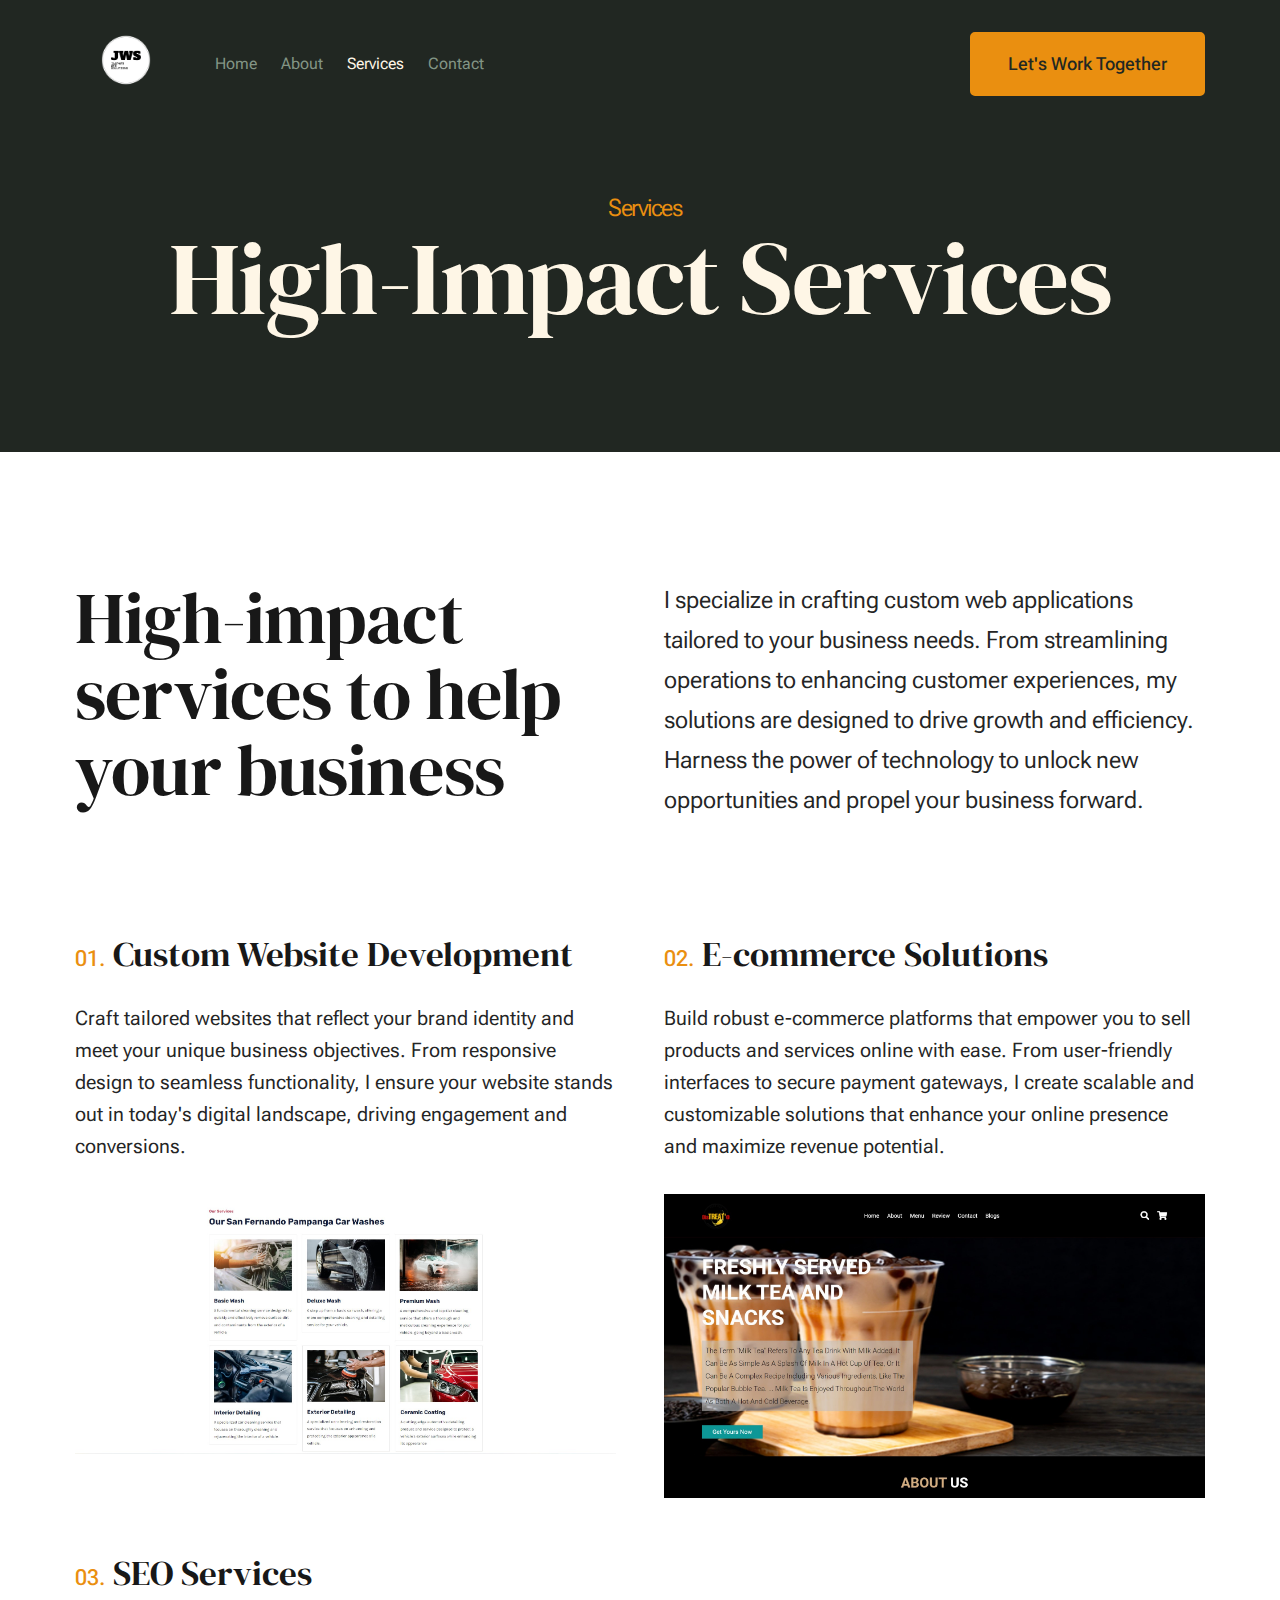
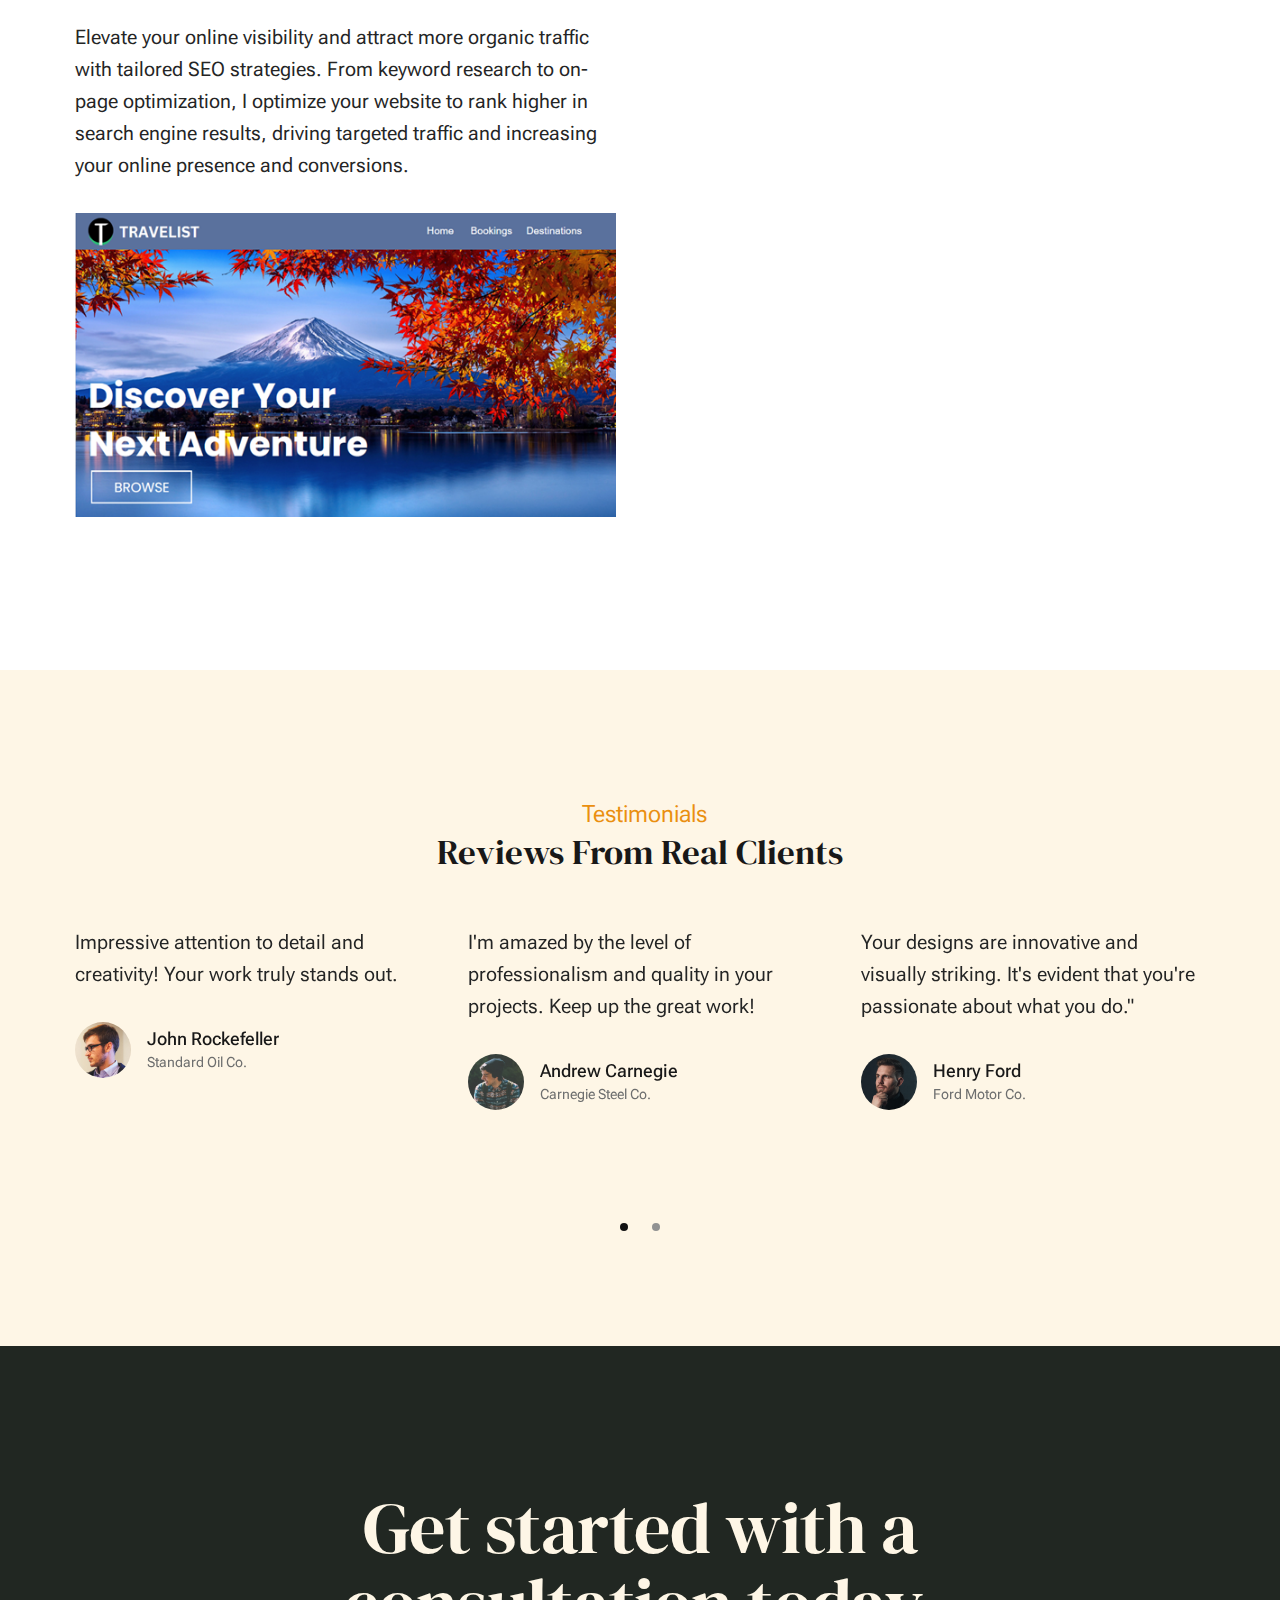
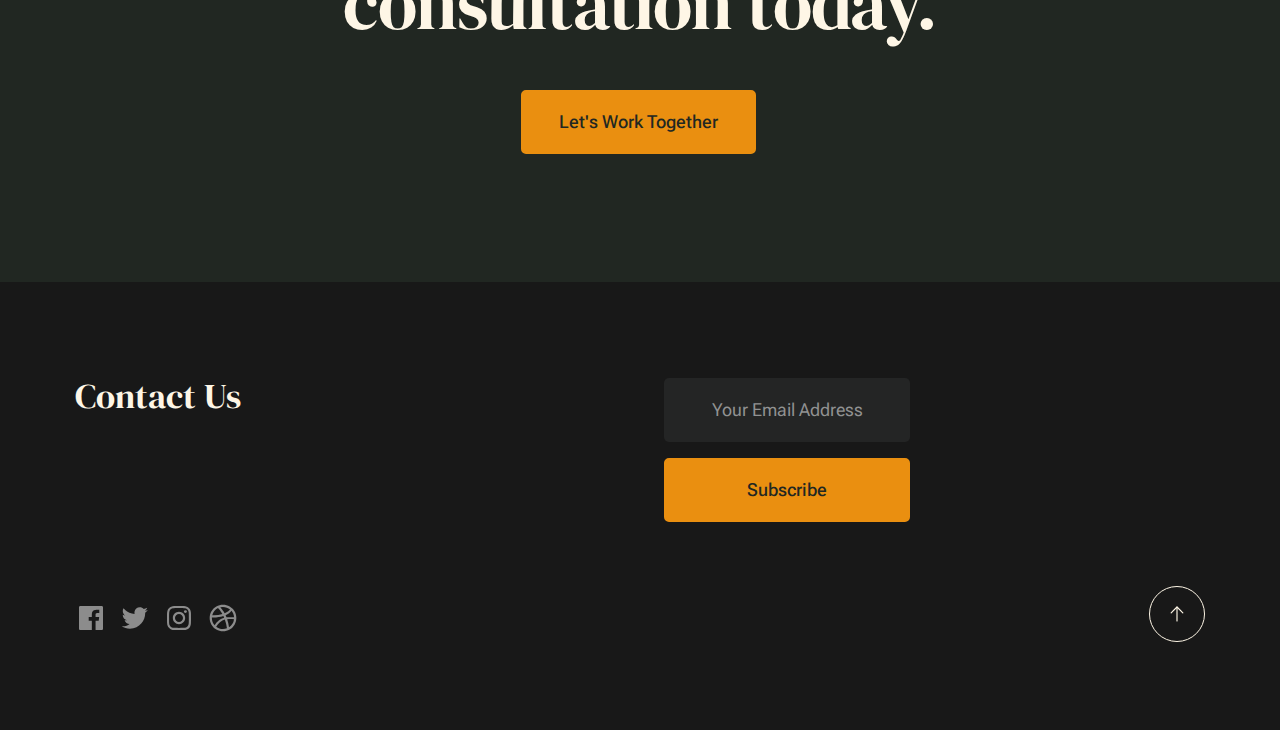
==== services.html @ 5e23d86f "Add files via upload" ====
<!DOCTYPE html>
<html lang="en" class="no-js" >
<head>

    <!--- basic page needs
    ================================================== -->
    <meta charset="utf-8">
    <meta name="viewport" content="width=device-width, initial-scale=1">
    <title>Services - JWS</title>

    <script>
        document.documentElement.classList.remove('no-js');
        document.documentElement.classList.add('js');
    </script>

    <!-- CSS
    ================================================== -->
    <link rel="stylesheet" href="css/vendor.css">
    <link rel="stylesheet" href="css/styles.css">

    <!-- favicons
    ================================================== -->
    <link rel="apple-touch-icon" sizes="180x180" href="apple-touch-icon.png">
    <link rel="icon" type="image/png" sizes="32x32" href="favicon-32x32.png">
    <link rel="icon" type="image/png" sizes="16x16" href="favicon-16x16.png">
    <link rel="manifest" href="site.webmanifest">

</head>


<body id="top">


    <!-- preloader
    ================================================== -->
    <div id="preloader">
        <div id="loader" class="dots-fade">
            <div></div>
            <div></div>
            <div></div>
        </div>
    </div>


    <!-- page wrap
    ================================================== -->
    <div id="page" class="s-pagewrap">

        <!-- # site header 
        ================================================== -->
        <header class="s-header">

            <div class="row s-header__inner width-sixteen-col">

                <div class="s-header__block">
                    <div class="s-header__logo">
                        <a class="logo" href="index.html">
                            <img src="images/logo.png" alt="Homepage">
                        </a>
                    </div>

                    <a class="s-header__menu-toggle" href="#0"><span>Menu</span></a>
                </div> <!-- end s-header__block -->

                <nav class="s-header__nav">
    
                    <ul class="s-header__menu-links">
                        <li><a href="index.html">Home</a></li>
                        <li><a href="about.html">About</a></li>
                        <li class="current"><a href="services.html">Services</a></li>
                        <li><a href="contact.html">Contact</a></li>
                    </ul> <!-- s-header__menu-links -->

                    <div class="s-header__contact">
                        <a href="contact.html" class="btn btn--primary s-header__contact-btn">Let's Work Together</a>                        
                    </div> <!-- s-header__contact -->
    
                </nav> <!-- end s-header__nav -->

            </div> <!-- end s-header__inner -->

        </header> <!-- end s-header -->

        <!-- # site main content
        ================================================== -->
        <section id="content" class="s-content">

               <section class="s-pageheader pageheader">
                    <div class="row">
                        <div class="column xl-12">
                            <h1 class="page-title">
                                <span class="page-title__small-type text-pretitle">Services</span>
                                High-Impact Services
                            </h1>
                            
                        </div>
                    </div>
               </section> <!-- pageheader -->  

               <section class="s-pagecontent pagecontent">

                    <div class="row pageintro">
                        <div class="column xl-6 lg-12">
                            <h2 class="text-display-title">High-impact services to help your business</h2>
                        </div>
                        <div class="column xl-6 lg-12 u-flexitem-x-right">
                            <p class="lead">
                                I specialize in crafting custom web applications tailored to your business needs.
                                From streamlining operations to enhancing customer experiences, my solutions are
                                designed to drive growth and efficiency. Harness the power of technology to unlock
                                new opportunities and propel your business forward.
                            </p>
                        </div>                       
                    </div>  <!-- pageintro -->       

                    <div class="row">
                        <div class="column xl-12 grid-block">             
                        
                            <div class="grid-full grid-list-items list-items show-ctr">
                                
                                <div class="grid-list-items__item list-items__item">
                                    <div class="list-items__item-header">
                                        <h3 class="list-items__item-title">Custom Website Development</h3>
                                    </div>
                                    <div class="list-items__item-text">
                                        <p>
                                            Craft tailored websites that reflect your brand identity and meet your
                                            unique business objectives. From responsive design to seamless functionality,
                                            I ensure your website stands out in today's digital landscape, driving engagement
                                            and conversions.
                                        </p>
                    
                                    </div>
                                    <div class="list-items__item-img">
                                        <img src="images/services/autoworld-1.jpg" alt="Digital Marketing">
                                    </div>
                                </div> <!-- end list-items__item -->

                                <div class="grid-list-items__item list-items__item">
                                    <div class="list-items__item-header">
                                        <h3 class="list-items__item-title">E-commerce Solutions</h3>
                                    </div>
                                    <div class="list-items__item-text">
                                        <p>
                                            Build robust e-commerce platforms that empower you to sell products and services online
                                            with ease. From user-friendly interfaces to secure payment gateways, I create scalable
                                            and customizable solutions that enhance your online presence and maximize revenue
                                            potential.
                                        </p>
                    
                                    </div>
                                    <div class="list-items__item-img">
                                        <img src="images/services/cafe-1.jpg" alt="Digital Marketing">
                                    </div>
                                </div> <!-- end list-items__item -->

                                <div class="grid-list-items__item list-items__item">
                                    <div class="list-items__item-header">
                                        <h3 class="list-items__item-title">SEO Services</h3>
                                    </div>
                                    <div class="list-items__item-text">
                                        <p>
                                            Elevate your online visibility and attract more organic traffic with tailored SEO strategies.
                                            From keyword research to on-page optimization, I optimize your website to rank higher in
                                            search engine results, driving targeted traffic and increasing your online presence and
                                            conversions.
                                        </p>
                    
                                    </div>
                                    <div class="list-items__item-img">
                                        <img src="images/services/travel-1.png" alt="Digital Marketing">
                                    </div>
                                </div> <!-- end list-items__item -->

                                
                                
                                <!-- Repeat the same structure for other services -->
                    
                            </div> <!-- grid-list-items -->
                            
                    
                        </div> <!-- end grid-block-->
                    </div> <!-- end row -->
                    

               </section> <!-- pagecontent -->

               <section class="s-testimonials">

                    <div class="s-testimonials__header row row-x-center text-center">
                        <div class="column xl-8 lg-12">
        
                            <p class="text-pretitle">
                            Testimonials
                            </p>
                            <h3>
                            Reviews From Real Clients
                            </h3>                        
        
                        </div>
                    </div> <!--end s-testimonials__header -->

                    <div class="row s-testimonials__content">
                        <div class="column xl-12 testimonials">

                            <div class="swiper-container testimonials__slider page-slider">

                                <div class="swiper-wrapper">
                                    <div class="testimonials__slide swiper-slide">
                                        <p>
                                            Impressive attention to detail and creativity! Your work truly stands out.
                                        </p>
                                        <div class="testimonials__author">
                                            <img src="images/avatars/user-01.jpg" alt="Author image" class="testimonials__avatar">
                                            <cite class="testimonials__cite">
                                                <strong>John Rockefeller</strong>
                                                <span>Standard Oil Co.</span>
                                            </cite>
                                        </div>
                                    </div>
                                    <div class="testimonials__slide swiper-slide">
                                        <p>
                                            I'm amazed by the level of professionalism and quality in your projects. Keep up the great work!
                                        </p>
                                        <div class="testimonials__author">
                                            <img src="images/avatars/user-04.jpg" alt="Author image" class="testimonials__avatar">
                                            <cite class="testimonials__cite">
                                                <strong>Andrew Carnegie</strong>
                                                <span>Carnegie Steel Co.</span>
                                            </cite>
                                        </div>
                                    </div>
                                    <div class="testimonials__slide swiper-slide">
                                        <p>
                                            Your designs are innovative and visually striking. It's evident that you're passionate about what you do."
                                        </p>
                                        <div class="testimonials__author">
                                            <img src="images/avatars/user-06.jpg" alt="Author image" class="testimonials__avatar">
                                            <cite class="testimonials__cite">
                                                <strong>Henry Ford</strong>
                                                <span>Ford Motor Co.</span>
                                            </cite>
                                        </div>
                                    </div>
                                    <div class="testimonials__slide swiper-slide">
                                        <p>
                                            I'm thoroughly impressed by the efficiency and effectiveness of your solutions. Working with you has been a pleasure!
                                        </p>
                                        <div class="testimonials__author">
                                            <img src="images/avatars/user-02.jpg" alt="Author image" class="testimonials__avatar">
                                            <cite class="testimonials__cite">
                                                <strong>John Morgan</strong>
                                                <span>JP Morgan & Co.</span>
                                            </cite>
                                        </div>
                                    </div> 
                                </div> <!-- end swiper-wrapper --> 

                                <div class="swiper-pagination"></div>

                            </div> <!--end testimonials__slider --> 

                        </div> <!-- testimonials -->
                    </div> <!--end s-testimonials__content -->

               </section> <!-- end s-testimonials -->

        </section> <!-- s-content-->

        <!-- # cta
        ================================================== -->
        <section id="cta" class="s-cta">

            <div class="row row-x-center text-center">
                <div class="column xl-8 lg-12">

                    <div class="s-cta__content">
                        <h2 class="text-display-title">
                        Get started with a consultation today.
                        </h2>
                        <a href="contact.html" class="btn btn--primary">Let's Work Together</a>
                    </div>

                </div>
            </div>

        </section> <!-- end s-cta -->


        <!-- # footer 
        ================================================== -->
        <footer class="s-footer">
            <div class="row s-footer__content">
                <div class="column xl-6 lg-6 md-12 s-footer__block s-footer__about">                    
                    <h3>Contact Us</h3>             
                </div>                
                <div class="column xl-3 lg-6 md-12 tab-12 s-footer__block s-footer__newsletter">

                    <div class="subscribe-form">
                        <form id="mc-form" class="mc-form">
                            <input type="email" name="EMAIL" id="mce-EMAIL" class="u-fullwidth text-center" placeholder="Your Email Address" title="The domain portion of the email address is invalid (the portion after the @)." pattern="^([^\x00-\x20\x22\x28\x29\x2c\x2e\x3a-\x3c\x3e\x40\x5b-\x5d\x7f-\xff]+|\x22([^\x0d\x22\x5c\x80-\xff]|\x5c[\x00-\x7f])*\x22)(\x2e([^\x00-\x20\x22\x28\x29\x2c\x2e\x3a-\x3c\x3e\x40\x5b-\x5d\x7f-\xff]+|\x22([^\x0d\x22\x5c\x80-\xff]|\x5c[\x00-\x7f])*\x22))*\x40([^\x00-\x20\x22\x28\x29\x2c\x2e\x3a-\x3c\x3e\x40\x5b-\x5d\x7f-\xff]+|\x5b([^\x0d\x5b-\x5d\x80-\xff]|\x5c[\x00-\x7f])*\x5d)(\x2e([^\x00-\x20\x22\x28\x29\x2c\x2e\x3a-\x3c\x3e\x40\x5b-\x5d\x7f-\xff]+|\x5b([^\x0d\x5b-\x5d\x80-\xff]|\x5c[\x00-\x7f])*\x5d))*(\.\w{2,})+$" required>
                            <input type="submit" name="subscribe" value="Subscribe" class="btn btn--primary btn--small u-fullwidth">
                            <!-- <div style="position: absolute; left: -5000px;" aria-hidden="true"><input type="text" name="b_cdb7b577e41181934ed6a6a44_9a91cfe7b3" tabindex="-1" value=""></div> -->
                            <div class="mc-status"></div>
                        </form>
                    </div>
                </div>
            </div>    
            
            <div class="row s-footer__bottom">
                <div class="column xl-6 lg-12">
                    <ul class="s-footer__social social-list">
                        <li>
                            <a href="#0">
                                <svg xmlns="http://www.w3.org/2000/svg" width="24" height="24" viewBox="0 0 24 24" style="fill:rgba(0, 0, 0, 1);transform:;-ms-filter:"><path d="M20,3H4C3.447,3,3,3.448,3,4v16c0,0.552,0.447,1,1,1h8.615v-6.96h-2.338v-2.725h2.338v-2c0-2.325,1.42-3.592,3.5-3.592 c0.699-0.002,1.399,0.034,2.095,0.107v2.42h-1.435c-1.128,0-1.348,0.538-1.348,1.325v1.735h2.697l-0.35,2.725h-2.348V21H20 c0.553,0,1-0.448,1-1V4C21,3.448,20.553,3,20,3z"></path></svg>
                                <span class="u-screen-reader-text">Facebook</span>
                            </a>
                        </li>
                        <li>
                            <a href="#0">
                                <svg xmlns="http://www.w3.org/2000/svg" width="24" height="24" viewBox="0 0 24 24" style="fill:rgba(0, 0, 0, 1);transform:;-ms-filter:"><path d="M19.633,7.997c0.013,0.175,0.013,0.349,0.013,0.523c0,5.325-4.053,11.461-11.46,11.461c-2.282,0-4.402-0.661-6.186-1.809 c0.324,0.037,0.636,0.05,0.973,0.05c1.883,0,3.616-0.636,5.001-1.721c-1.771-0.037-3.255-1.197-3.767-2.793 c0.249,0.037,0.499,0.062,0.761,0.062c0.361,0,0.724-0.05,1.061-0.137c-1.847-0.374-3.23-1.995-3.23-3.953v-0.05 c0.537,0.299,1.16,0.486,1.82,0.511C3.534,9.419,2.823,8.184,2.823,6.787c0-0.748,0.199-1.434,0.548-2.032 c1.983,2.443,4.964,4.04,8.306,4.215c-0.062-0.3-0.1-0.611-0.1-0.923c0-2.22,1.796-4.028,4.028-4.028 c1.16,0,2.207,0.486,2.943,1.272c0.91-0.175,1.782-0.512,2.556-0.973c-0.299,0.935-0.936,1.721-1.771,2.22 c0.811-0.088,1.597-0.312,2.319-0.624C21.104,6.712,20.419,7.423,19.633,7.997z"></path></svg>
                                <span class="u-screen-reader-text">Twitter</span>
                            </a>
                        </li>
                        <li>
                            <a href="#0">
                                <svg xmlns="http://www.w3.org/2000/svg" width="24" height="24" viewBox="0 0 24 24" style="fill:rgba(0, 0, 0, 1);transform:;-ms-filter:"><path d="M11.999,7.377c-2.554,0-4.623,2.07-4.623,4.623c0,2.554,2.069,4.624,4.623,4.624c2.552,0,4.623-2.07,4.623-4.624 C16.622,9.447,14.551,7.377,11.999,7.377L11.999,7.377z M11.999,15.004c-1.659,0-3.004-1.345-3.004-3.003 c0-1.659,1.345-3.003,3.004-3.003s3.002,1.344,3.002,3.003C15.001,13.659,13.658,15.004,11.999,15.004L11.999,15.004z"></path><circle cx="16.806" cy="7.207" r="1.078"></circle><path d="M20.533,6.111c-0.469-1.209-1.424-2.165-2.633-2.632c-0.699-0.263-1.438-0.404-2.186-0.42 c-0.963-0.042-1.268-0.054-3.71-0.054s-2.755,0-3.71,0.054C7.548,3.074,6.809,3.215,6.11,3.479C4.9,3.946,3.945,4.902,3.477,6.111 c-0.263,0.7-0.404,1.438-0.419,2.186c-0.043,0.962-0.056,1.267-0.056,3.71c0,2.442,0,2.753,0.056,3.71 c0.015,0.748,0.156,1.486,0.419,2.187c0.469,1.208,1.424,2.164,2.634,2.632c0.696,0.272,1.435,0.426,2.185,0.45 c0.963,0.042,1.268,0.055,3.71,0.055s2.755,0,3.71-0.055c0.747-0.015,1.486-0.157,2.186-0.419c1.209-0.469,2.164-1.424,2.633-2.633 c0.263-0.7,0.404-1.438,0.419-2.186c0.043-0.962,0.056-1.267,0.056-3.71s0-2.753-0.056-3.71C20.941,7.57,20.801,6.819,20.533,6.111z M19.315,15.643c-0.007,0.576-0.111,1.147-0.311,1.688c-0.305,0.787-0.926,1.409-1.712,1.711c-0.535,0.199-1.099,0.303-1.67,0.311 c-0.95,0.044-1.218,0.055-3.654,0.055c-2.438,0-2.687,0-3.655-0.055c-0.569-0.007-1.135-0.112-1.669-0.311 c-0.789-0.301-1.414-0.923-1.719-1.711c-0.196-0.534-0.302-1.099-0.311-1.669c-0.043-0.95-0.053-1.218-0.053-3.654 c0-2.437,0-2.686,0.053-3.655c0.007-0.576,0.111-1.146,0.311-1.687c0.305-0.789,0.93-1.41,1.719-1.712 c0.534-0.198,1.1-0.303,1.669-0.311c0.951-0.043,1.218-0.055,3.655-0.055c2.437,0,2.687,0,3.654,0.055 c0.571,0.007,1.135,0.112,1.67,0.311c0.786,0.303,1.407,0.925,1.712,1.712c0.196,0.534,0.302,1.099,0.311,1.669 c0.043,0.951,0.054,1.218,0.054,3.655c0,2.436,0,2.698-0.043,3.654H19.315z"></path></svg>
                                <span class="u-screen-reader-text">Instagram</span>
                            </a>
                        </li>
                        <li>
                            <a href="#0">
                                <svg xmlns="http://www.w3.org/2000/svg" width="24" height="24" viewBox="0 0 24 24" style="fill: rgba(0, 0, 0, 1);transform: ;msFilter:;"><path d="M20.66 6.98a9.932 9.932 0 0 0-3.641-3.64C15.486 2.447 13.813 2 12 2s-3.486.447-5.02 1.34c-1.533.893-2.747 2.107-3.64 3.64S2 10.187 2 12s.446 3.487 1.34 5.02a9.924 9.924 0 0 0 3.641 3.64C8.514 21.553 10.187 22 12 22s3.486-.447 5.02-1.34a9.932 9.932 0 0 0 3.641-3.64C21.554 15.487 22 13.813 22 12s-.446-3.487-1.34-5.02zM12 3.66c2 0 3.772.64 5.32 1.919-.92 1.174-2.286 2.14-4.1 2.9-1.002-1.813-2.088-3.327-3.261-4.54A7.715 7.715 0 0 1 12 3.66zM5.51 6.8a8.116 8.116 0 0 1 2.711-2.22c1.212 1.201 2.325 2.7 3.34 4.5-2 .6-4.114.9-6.341.9-.573 0-1.006-.013-1.3-.04A8.549 8.549 0 0 1 5.51 6.8zM3.66 12c0-.054.003-.12.01-.2.007-.08.01-.146.01-.2.254.014.641.02 1.161.02 2.666 0 5.146-.367 7.439-1.1.187.373.381.793.58 1.26-1.32.293-2.674 1.006-4.061 2.14S6.4 16.247 5.76 17.5c-1.4-1.587-2.1-3.42-2.1-5.5zM12 20.34c-1.894 0-3.594-.587-5.101-1.759.601-1.187 1.524-2.322 2.771-3.401 1.246-1.08 2.483-1.753 3.71-2.02a29.441 29.441 0 0 1 1.56 6.62 8.166 8.166 0 0 1-2.94.56zm7.08-3.96a8.351 8.351 0 0 1-2.58 2.621c-.24-2.08-.7-4.107-1.379-6.081.932-.066 1.765-.1 2.5-.1.799 0 1.686.034 2.659.1a8.098 8.098 0 0 1-1.2 3.46zm-1.24-5c-1.16 0-2.233.047-3.22.14a27.053 27.053 0 0 0-.68-1.62c2.066-.906 3.532-2.006 4.399-3.3 1.2 1.414 1.854 3.027 1.96 4.84-.812-.04-1.632-.06-2.459-.06z"></path></svg>
                                <span class="u-screen-reader-text">Dribbble</span>
                            </a>
                        </li>
                    </ul> <!-- end s-footer__social -->
                </div>

                <div class="ss-go-top">
                    <a class="smoothscroll" title="Back to Top" href="#top">
                        <svg xmlns="http://www.w3.org/2000/svg" viewBox="0 0 24 24" width="36" height="36" fill="none" stroke="#ffffff" stroke-width="1" stroke-linecap="round" stroke-linejoin="round">&lt;!--!  Atomicons Free 1.00 by @atisalab License - https://atomicons.com/license/ (Icons: CC BY 4.0) Copyright 2021 Atomicons --&gt;<polyline points="17 11 12 6 7 11"></polyline><line x1="12" y1="18" x2="12" y2="6"></line></svg>
                    </a>
                </div> <!-- end ss-go-top -->
            </div>
            
        </footer> <!-- end s-footer -->

    </div> <!-- end page-wrap -->

    <!-- Java Script
    ================================================== -->
    <script src="js/plugins.js"></script>
    <script src="js/main.js"></script>

</body>
</html>
---- css/vendor.css ----
/* ===================================================================
 * Monica Third-party Stylesheets
 * Template Ver. 1.0.0
 * 12-13-2022
 * -------------------------------------------------------------------
 *
 * TOC:
 * # PrismJS
 * # Swiper
 *
 * ------------------------------------------------------------------- */


/* ===================================================================
 * # PrismJS 1.20.0
 *   https://prismjs.com/download.html#themes=prism-okaidia&languages=markup+css+clike+javascript+markup-templating+php 
 *   
 *   okaidia theme for JavaScript, CSS and HTML
 *   Loosely based on Monokai textmate theme by http://www.monokai.nl/
 *   @author ocodia
 * ------------------------------------------------------------------- */
code[class*=language-],
pre[class*=language-] {
  color          : #f8f8f2;
  background     : none;
  text-shadow    : 0 1px rgba(0, 0, 0, 0.3);
  font-family    : var(--font-mono);
  font-size      : calc(var(--text-size) * 0.9444);
  text-align     : left;
  white-space    : pre;
  word-spacing   : normal;
  word-break     : normal;
  word-wrap      : normal;
  line-height    : var(--vspace-1);
  -moz-tab-size  : 4;
  -o-tab-size    : 4;
  tab-size       : 4;
  -webkit-hyphens: none;
  -ms-hyphens    : none;
  hyphens        : none;
}

/* Code blocks */
pre[class*=language-] {
  padding : var(--vspace-0_5) 0 var(--vspace-1);
  margin  : var(--vspace-1) 0;
  overflow: auto;
}

:not(pre)>code[class*=language-],
pre[class*=language-] {
  background: #272822;
}

/* Inline code */
:not(pre)>code[class*=language-] {
  padding    : 0.1em;
  white-space: normal;
}

.token.comment,
.token.prolog,
.token.doctype,
.token.cdata {
  color: slategray;
}

.token.punctuation {
  color: #f8f8f2;
}

.token.namespace {
  opacity: 0.7;
}

.token.property,
.token.tag,
.token.constant,
.token.symbol,
.token.deleted {
  color: #f92672;
}

.token.boolean,
.token.number {
  color: #ae81ff;
}

.token.selector,
.token.attr-name,
.token.string,
.token.char,
.token.builtin,
.token.inserted {
  color: #a6e22e;
}

.token.operator,
.token.entity,
.token.url,
.language-css .token.string,
.style .token.string,
.token.variable {
  color: #f8f8f2;
}

.token.atrule,
.token.attr-value,
.token.function,
.token.class-name {
  color: #e6db74;
}

.token.keyword {
  color: #66d9ef;
}

.token.regex,
.token.important {
  color: #fd971f;
}

.token.important,
.token.bold {
  font-weight: bold;
}

.token.italic {
  font-style: italic;
}

.token.entity {
  cursor: help;
}



/* ===================================================================
 * # Swiper 6.4.5
 *   Most modern mobile touch slider and framework with hardware accelerated transitions
 *   https://swiperjs.com
 *
 *   Copyright 2014-2020 Vladimir Kharlampidi
 *
 *   Released under the MIT License
 *
 *   Released on: December 18, 2020
 * ------------------------------------------------------------------- */
@font-face {
  font-family: "swiper-icons";
  src        : url("data:application/font-woff;charset=utf-8;base64, [base64]//wADZ2x5ZgAAAywAAADMAAAD2MHtryVoZWFkAAABbAAAADAAAAA2E2+eoWhoZWEAAAGcAAAAHwAAACQC9gDzaG10eAAAAigAAAAZAAAArgJkABFsb2NhAAAC0AAAAFoAAABaFQAUGG1heHAAAAG8AAAAHwAAACAAcABAbmFtZQAAA/gAAAE5AAACXvFdBwlwb3N0AAAFNAAAAGIAAACE5s74hXjaY2BkYGAAYpf5Hu/j+W2+MnAzMYDAzaX6QjD6/4//Bxj5GA8AuRwMYGkAPywL13jaY2BkYGA88P8Agx4j+/8fQDYfA1AEBWgDAIB2BOoAeNpjYGRgYNBh4GdgYgABEMnIABJzYNADCQAACWgAsQB42mNgYfzCOIGBlYGB0YcxjYGBwR1Kf2WQZGhhYGBiYGVmgAFGBiQQkOaawtDAoMBQxXjg/wEGPcYDDA4wNUA2CCgwsAAAO4EL6gAAeNpj2M0gyAACqxgGNWBkZ2D4/wMA+xkDdgAAAHjaY2BgYGaAYBkGRgYQiAHyGMF8FgYHIM3DwMHABGQrMOgyWDLEM1T9/w8UBfEMgLzE////P/5//f/V/xv+r4eaAAeMbAxwIUYmIMHEgKYAYjUcsDAwsLKxc3BycfPw8jEQA/[base64]/uznmfPFBNODM2K7MTQ45YEAZqGP81AmGGcF3iPqOop0r1SPTaTbVkfUe4HXj97wYE+yNwWYxwWu4v1ugWHgo3S1XdZEVqWM7ET0cfnLGxWfkgR42o2PvWrDMBSFj/IHLaF0zKjRgdiVMwScNRAoWUoH78Y2icB/yIY09An6AH2Bdu/UB+yxopYshQiEvnvu0dURgDt8QeC8PDw7Fpji3fEA4z/PEJ6YOB5hKh4dj3EvXhxPqH/SKUY3rJ7srZ4FZnh1PMAtPhwP6fl2PMJMPDgeQ4rY8YT6Gzao0eAEA409DuggmTnFnOcSCiEiLMgxCiTI6Cq5DZUd3Qmp10vO0LaLTd2cjN4fOumlc7lUYbSQcZFkutRG7g6JKZKy0RmdLY680CDnEJ+UMkpFFe1RN7nxdVpXrC4aTtnaurOnYercZg2YVmLN/d/gczfEimrE/fs/bOuq29Zmn8tloORaXgZgGa78yO9/cnXm2BpaGvq25Dv9S4E9+5SIc9PqupJKhYFSSl47+Qcr1mYNAAAAeNptw0cKwkAAAMDZJA8Q7OUJvkLsPfZ6zFVERPy8qHh2YER+3i/BP83vIBLLySsoKimrqKqpa2hp6+jq6RsYGhmbmJqZSy0sraxtbO3sHRydnEMU4uR6yx7JJXveP7WrDycAAAAAAAH//wACeNpjYGRgYOABYhkgZgJCZgZNBkYGLQZtIJsFLMYAAAw3ALgAeNolizEKgDAQBCchRbC2sFER0YD6qVQiBCv/H9ezGI6Z5XBAw8CBK/m5iQQVauVbXLnOrMZv2oLdKFa8Pjuru2hJzGabmOSLzNMzvutpB3N42mNgZGBg4GKQYzBhYMxJLMlj4GBgAYow/P/PAJJhLM6sSoWKfWCAAwDAjgbRAAB42mNgYGBkAIIbCZo5IPrmUn0hGA0AO8EFTQAA") format("woff");
  font-weight: 400;
  font-style : normal;
}

:root {
  --swiper-theme-color: #007aff;
}

.swiper-container {
  margin-left : auto;
  margin-right: auto;
  position    : relative;
  overflow    : hidden;
  list-style  : none;
  padding     : 0;
  /* Fix of Webkit flickering */
  z-index     : 1;
}

.swiper-container-vertical>.swiper-wrapper {
  flex-direction: column;
}

.swiper-wrapper {
  position           : relative;
  width              : 100%;
  height             : 100%;
  z-index            : 1;
  display            : flex;
  transition-property: transform;
  box-sizing         : content-box;
}

.swiper-container-android .swiper-slide,
.swiper-wrapper {
  transform: translate3d(0px, 0, 0);
}

.swiper-container-multirow>.swiper-wrapper {
  flex-wrap: wrap;
}

.swiper-container-multirow-column>.swiper-wrapper {
  flex-wrap     : wrap;
  flex-direction: column;
}

.swiper-container-free-mode>.swiper-wrapper {
  transition-timing-function: ease-out;
  margin                    : 0 auto;
}

.swiper-slide {
  flex-shrink        : 0;
  width              : 100%;
  height             : 100%;
  position           : relative;
  transition-property: transform;
}

.swiper-slide-invisible-blank {
  visibility: hidden;
}

/* Auto Height */
.swiper-container-autoheight,
.swiper-container-autoheight .swiper-slide {
  height: auto;
}

.swiper-container-autoheight .swiper-wrapper {
  align-items        : flex-start;
  transition-property: transform, height;
}

/* 3D Effects */
.swiper-container-3d {
  perspective: 1200px;
}

.swiper-container-3d .swiper-wrapper,
.swiper-container-3d .swiper-slide,
.swiper-container-3d .swiper-slide-shadow-left,
.swiper-container-3d .swiper-slide-shadow-right,
.swiper-container-3d .swiper-slide-shadow-top,
.swiper-container-3d .swiper-slide-shadow-bottom,
.swiper-container-3d .swiper-cube-shadow {
  transform-style: preserve-3d;
}

.swiper-container-3d .swiper-slide-shadow-left,
.swiper-container-3d .swiper-slide-shadow-right,
.swiper-container-3d .swiper-slide-shadow-top,
.swiper-container-3d .swiper-slide-shadow-bottom {
  position      : absolute;
  left          : 0;
  top           : 0;
  width         : 100%;
  height        : 100%;
  pointer-events: none;
  z-index       : 10;
}

.swiper-container-3d .swiper-slide-shadow-left {
  background-image: linear-gradient(to left, rgba(0, 0, 0, 0.5), rgba(0, 0, 0, 0));
}

.swiper-container-3d .swiper-slide-shadow-right {
  background-image: linear-gradient(to right, rgba(0, 0, 0, 0.5), rgba(0, 0, 0, 0));
}

.swiper-container-3d .swiper-slide-shadow-top {
  background-image: linear-gradient(to top, rgba(0, 0, 0, 0.5), rgba(0, 0, 0, 0));
}

.swiper-container-3d .swiper-slide-shadow-bottom {
  background-image: linear-gradient(to bottom, rgba(0, 0, 0, 0.5), rgba(0, 0, 0, 0));
}

/* CSS Mode */
.swiper-container-css-mode>.swiper-wrapper {
  overflow          : auto;
  scrollbar-width   : none;
  /* For Firefox */
  -ms-overflow-style: none;
  /* For Internet Explorer and Edge */
}

.swiper-container-css-mode>.swiper-wrapper::-webkit-scrollbar {
  display: none;
}

.swiper-container-css-mode>.swiper-wrapper>.swiper-slide {
  scroll-snap-align: start start;
}

.swiper-container-horizontal.swiper-container-css-mode>.swiper-wrapper {
  -ms-scroll-snap-type: x mandatory;
  scroll-snap-type    : x mandatory;
}

.swiper-container-vertical.swiper-container-css-mode>.swiper-wrapper {
  -ms-scroll-snap-type: y mandatory;
  scroll-snap-type    : y mandatory;
}

:root {
  --swiper-navigation-size   : 44px;
  /*
    --swiper-navigation-color: var(--swiper-theme-color);
    */
}

.swiper-button-prev,
.swiper-button-next {
  position       : absolute;
  top            : 50%;
  width          : calc(var(--swiper-navigation-size) / 44 * 27);
  height         : var(--swiper-navigation-size);
  margin-top     : calc(-1 * var(--swiper-navigation-size) / 2);
  z-index        : 10;
  cursor         : pointer;
  display        : flex;
  align-items    : center;
  justify-content: center;
  color          : var(--swiper-navigation-color, var(--swiper-theme-color));
}

.swiper-button-prev.swiper-button-disabled,
.swiper-button-next.swiper-button-disabled {
  opacity       : 0.35;
  cursor        : auto;
  pointer-events: none;
}

.swiper-button-prev:after,
.swiper-button-next:after {
  font-family   : swiper-icons;
  font-size     : var(--swiper-navigation-size);
  text-transform: none !important;
  letter-spacing: 0;
  text-transform: none;
  font-variant  : initial;
  line-height   : 1;
}

.swiper-button-prev,
.swiper-container-rtl .swiper-button-next {
  left : 10px;
  right: auto;
}

.swiper-button-prev:after,
.swiper-container-rtl .swiper-button-next:after {
  content: "prev";
}

.swiper-button-next,
.swiper-container-rtl .swiper-button-prev {
  right: 10px;
  left : auto;
}

.swiper-button-next:after,
.swiper-container-rtl .swiper-button-prev:after {
  content: "next";
}

.swiper-button-prev.swiper-button-white,
.swiper-button-next.swiper-button-white {
  --swiper-navigation-color: #ffffff;
}

.swiper-button-prev.swiper-button-black,
.swiper-button-next.swiper-button-black {
  --swiper-navigation-color: #000000;
}

.swiper-button-lock {
  display: none;
}

:root {
  /*
    --swiper-pagination-color: var(--swiper-theme-color);
    */
}

.swiper-pagination {
  position  : absolute;
  text-align: center;
  transition: 300ms opacity;
  transform : translate3d(0, 0, 0);
  z-index   : 10;
}

.swiper-pagination.swiper-pagination-hidden {
  opacity: 0;
}

/* Common Styles */
.swiper-pagination-fraction,
.swiper-pagination-custom,
.swiper-container-horizontal>.swiper-pagination-bullets {
  bottom: 10px;
  left  : 0;
  width : 100%;
}

/* Bullets */
.swiper-pagination-bullets-dynamic {
  overflow : hidden;
  font-size: 0;
}

.swiper-pagination-bullets-dynamic .swiper-pagination-bullet {
  transform: scale(0.33);
  position : relative;
}

.swiper-pagination-bullets-dynamic .swiper-pagination-bullet-active {
  transform: scale(1);
}

.swiper-pagination-bullets-dynamic .swiper-pagination-bullet-active-main {
  transform: scale(1);
}

.swiper-pagination-bullets-dynamic .swiper-pagination-bullet-active-prev {
  transform: scale(0.66);
}

.swiper-pagination-bullets-dynamic .swiper-pagination-bullet-active-prev-prev {
  transform: scale(0.33);
}

.swiper-pagination-bullets-dynamic .swiper-pagination-bullet-active-next {
  transform: scale(0.66);
}

.swiper-pagination-bullets-dynamic .swiper-pagination-bullet-active-next-next {
  transform: scale(0.33);
}

.swiper-pagination-bullet {
  width        : 8px;
  height       : 8px;
  display      : inline-block;
  border-radius: 100%;
  background   : #000;
  opacity      : 0.2;
}

button.swiper-pagination-bullet {
  border            : none;
  margin            : 0;
  padding           : 0;
  box-shadow        : none;
  -webkit-appearance: none;
  -moz-appearance   : none;
  appearance        : none;
}

.swiper-pagination-clickable .swiper-pagination-bullet {
  cursor: pointer;
}

.swiper-pagination-bullet-active {
  opacity   : 1;
  background: var(--swiper-pagination-color, var(--swiper-theme-color));
}

.swiper-container-vertical>.swiper-pagination-bullets {
  right    : 10px;
  top      : 50%;
  transform: translate3d(0px, -50%, 0);
}

.swiper-container-vertical>.swiper-pagination-bullets .swiper-pagination-bullet {
  margin : 6px 0;
  display: block;
}

.swiper-container-vertical>.swiper-pagination-bullets.swiper-pagination-bullets-dynamic {
  top      : 50%;
  transform: translateY(-50%);
  width    : 8px;
}

.swiper-container-vertical>.swiper-pagination-bullets.swiper-pagination-bullets-dynamic .swiper-pagination-bullet {
  display   : inline-block;
  transition: 200ms transform, 200ms top;
}

.swiper-container-horizontal>.swiper-pagination-bullets .swiper-pagination-bullet {
  margin: 0 4px;
}

.swiper-container-horizontal>.swiper-pagination-bullets.swiper-pagination-bullets-dynamic {
  left       : 50%;
  transform  : translateX(-50%);
  white-space: nowrap;
}

.swiper-container-horizontal>.swiper-pagination-bullets.swiper-pagination-bullets-dynamic .swiper-pagination-bullet {
  transition: 200ms transform, 200ms left;
}

.swiper-container-horizontal.swiper-container-rtl>.swiper-pagination-bullets-dynamic .swiper-pagination-bullet {
  transition: 200ms transform, 200ms right;
}

/* Progress */
.swiper-pagination-progressbar {
  background: rgba(0, 0, 0, 0.25);
  position  : absolute;
}

.swiper-pagination-progressbar .swiper-pagination-progressbar-fill {
  background      : var(--swiper-pagination-color, var(--swiper-theme-color));
  position        : absolute;
  left            : 0;
  top             : 0;
  width           : 100%;
  height          : 100%;
  transform       : scale(0);
  transform-origin: left top;
}

.swiper-container-rtl .swiper-pagination-progressbar .swiper-pagination-progressbar-fill {
  transform-origin: right top;
}

.swiper-container-horizontal>.swiper-pagination-progressbar,
.swiper-container-vertical>.swiper-pagination-progressbar.swiper-pagination-progressbar-opposite {
  width : 100%;
  height: 4px;
  left  : 0;
  top   : 0;
}

.swiper-container-vertical>.swiper-pagination-progressbar,
.swiper-container-horizontal>.swiper-pagination-progressbar.swiper-pagination-progressbar-opposite {
  width : 4px;
  height: 100%;
  left  : 0;
  top   : 0;
}

.swiper-pagination-white {
  --swiper-pagination-color: #ffffff;
}

.swiper-pagination-black {
  --swiper-pagination-color: #000000;
}

.swiper-pagination-lock {
  display: none;
}

/* Scrollbar */
.swiper-scrollbar {
  border-radius   : 10px;
  position        : relative;
  -ms-touch-action: none;
  background      : rgba(0, 0, 0, 0.1);
}

.swiper-container-horizontal>.swiper-scrollbar {
  position: absolute;
  left    : 1%;
  bottom  : 3px;
  z-index : 50;
  height  : 5px;
  width   : 98%;
}

.swiper-container-vertical>.swiper-scrollbar {
  position: absolute;
  right   : 3px;
  top     : 1%;
  z-index : 50;
  width   : 5px;
  height  : 98%;
}

.swiper-scrollbar-drag {
  height       : 100%;
  width        : 100%;
  position     : relative;
  background   : rgba(0, 0, 0, 0.5);
  border-radius: 10px;
  left         : 0;
  top          : 0;
}

.swiper-scrollbar-cursor-drag {
  cursor: move;
}

.swiper-scrollbar-lock {
  display: none;
}

.swiper-zoom-container {
  width          : 100%;
  height         : 100%;
  display        : flex;
  justify-content: center;
  align-items    : center;
  text-align     : center;
}

.swiper-zoom-container>img,
.swiper-zoom-container>svg,
.swiper-zoom-container>canvas {
  max-width    : 100%;
  max-height   : 100%;
  -o-object-fit: contain;
  object-fit   : contain;
}

.swiper-slide-zoomed {
  cursor: move;
}

/* Preloader */
:root {
  /*
    --swiper-preloader-color: var(--swiper-theme-color);
    */
}

.swiper-lazy-preloader {
  width            : 42px;
  height           : 42px;
  position         : absolute;
  left             : 50%;
  top              : 50%;
  margin-left      : -21px;
  margin-top       : -21px;
  z-index          : 10;
  transform-origin : 50%;
  -webkit-animation: swiper-preloader-spin 1s infinite linear;
  animation        : swiper-preloader-spin 1s infinite linear;
  box-sizing       : border-box;
  border           : 4px solid var(--swiper-preloader-color, var(--swiper-theme-color));
  border-radius    : 50%;
  border-top-color : transparent;
}

.swiper-lazy-preloader-white {
  --swiper-preloader-color: #fff;
}

.swiper-lazy-preloader-black {
  --swiper-preloader-color: #000;
}

@-webkit-keyframes swiper-preloader-spin {
  100% {
    transform: rotate(360deg);
  }
}

@keyframes swiper-preloader-spin {
  100% {
    transform: rotate(360deg);
  }
}

/* a11y */
.swiper-container .swiper-notification {
  position      : absolute;
  left          : 0;
  top           : 0;
  pointer-events: none;
  opacity       : 0;
  z-index       : -1000;
}

.swiper-container-fade.swiper-container-free-mode .swiper-slide {
  transition-timing-function: ease-out;
}

.swiper-container-fade .swiper-slide {
  pointer-events     : none;
  transition-property: opacity;
}

.swiper-container-fade .swiper-slide .swiper-slide {
  pointer-events: none;
}

.swiper-container-fade .swiper-slide-active,
.swiper-container-fade .swiper-slide-active .swiper-slide-active {
  pointer-events: auto;
}

.swiper-container-cube {
  overflow: visible;
}

.swiper-container-cube .swiper-slide {
  pointer-events             : none;
  -webkit-backface-visibility: hidden;
  backface-visibility        : hidden;
  z-index                    : 1;
  visibility                 : hidden;
  transform-origin           : 0 0;
  width                      : 100%;
  height                     : 100%;
}

.swiper-container-cube .swiper-slide .swiper-slide {
  pointer-events: none;
}

.swiper-container-cube.swiper-container-rtl .swiper-slide {
  transform-origin: 100% 0;
}

.swiper-container-cube .swiper-slide-active,
.swiper-container-cube .swiper-slide-active .swiper-slide-active {
  pointer-events: auto;
}

.swiper-container-cube .swiper-slide-active,
.swiper-container-cube .swiper-slide-next,
.swiper-container-cube .swiper-slide-prev,
.swiper-container-cube .swiper-slide-next+.swiper-slide {
  pointer-events: auto;
  visibility    : visible;
}

.swiper-container-cube .swiper-slide-shadow-top,
.swiper-container-cube .swiper-slide-shadow-bottom,
.swiper-container-cube .swiper-slide-shadow-left,
.swiper-container-cube .swiper-slide-shadow-right {
  z-index                    : 0;
  -webkit-backface-visibility: hidden;
  backface-visibility        : hidden;
}

.swiper-container-cube .swiper-cube-shadow {
  position  : absolute;
  left      : 0;
  bottom    : 0px;
  width     : 100%;
  height    : 100%;
  background: #000;
  opacity   : 0.6;
  filter    : blur(50px);
  z-index   : 0;
}

.swiper-container-flip {
  overflow: visible;
}

.swiper-container-flip .swiper-slide {
  pointer-events             : none;
  -webkit-backface-visibility: hidden;
  backface-visibility        : hidden;
  z-index                    : 1;
}

.swiper-container-flip .swiper-slide .swiper-slide {
  pointer-events: none;
}

.swiper-container-flip .swiper-slide-active,
.swiper-container-flip .swiper-slide-active .swiper-slide-active {
  pointer-events: auto;
}

.swiper-container-flip .swiper-slide-shadow-top,
.swiper-container-flip .swiper-slide-shadow-bottom,
.swiper-container-flip .swiper-slide-shadow-left,
.swiper-container-flip .swiper-slide-shadow-right {
  z-index                    : 0;
  -webkit-backface-visibility: hidden;
  backface-visibility        : hidden;
}
---- css/styles.css ----
@charset "UTF-8";
/* =================================================================== 
 * Monica Main Stylesheet
 * Template Ver. 1.0.0
 * 12-13-2022
 * ------------------------------------------------------------------
 *
 * TOC:
 * # SETTINGS
 *		## fonts
 *    	## colors
 *	  	## spacing and typescale
 *		## grid variables
 * # CSS RESET
 * # GRID
 *		## extra large devices
 *		## large devices
 *		## medium devices 
 *		## tablet devices
 *		## mobile devices
 *		## small mobile devices
 *		## additional column stackpoints 
 * # BASE SETUP
 * # UTILITY CLASSES
 * # TYPOGRAPHY 
 *		## additional typography & helper classes
 *		## lists
 *		## media 
 *		## spacing
 * # PRELOADER
 *		## page loaded
 * # FORM 
 *		## style placeholder text
 *		## change autocomplete styles in Chrome
 * # BUTTONS
 * # TABLE
 * # COMPONENTS
 *		## pagination 
 *		## alert box 
 *		## skillbars
 *		## stats tabs
 * # PROJECT-WIDE SHARED STYLES
 *		## list items
 *		## social list
 *		## blog card
 *		## testimonials
 *		## swiper overrides
 * # GRID-BASED LAYOUTS
 *		## grid block
 *		## list grid
 * # PAGE WRAP
 * # SITE HEADER
 *		## logo
 *		## main navigation
 *		## mobile menu toggle
 * # PAGEHEADER & PAGECONTENT
 * # INTRO
 *		## intro content
 *		## intro scroll down
 *		## intro transitions
 * # ABOUT
 * # EXPERTISE
 * # CLIENTS
 *		## clients list
 * # CTA
 * # JOURNAL
 * # FOOTER
 *		## newsletter
 *		## copyright
 *		## go top
 * # BLOG STYLES 
 * # PAGE STYLES 
 *		## services page
 *		## contact page
 *
 * ------------------------------------------------------------------ */


/* ===================================================================
 * # SETTINGS
 *
 *
 * ------------------------------------------------------------------- */

/* ------------------------------------------------------------------- 
 * ## fonts 
 * ------------------------------------------------------------------- */
@import url("https://fonts.googleapis.com/css2?family=DM+Serif+Display&family=Roboto+Flex:opsz,wght@8..144,300;8..144,400;8..144,500;8..144,600&display=swap");

:root {
	--font-1: "Roboto Flex", sans-serif;
	--font-2: "DM Serif Display", Serif;

  /* monospace
   */
	--font-mono: Consolas, "Andale Mono", Courier, "Courier New", monospace;
}

/* ------------------------------------------------------------------- 
 * ## colors
 * ------------------------------------------------------------------- */
:root {
  /* color-1(#EA9010)
   * color-2(#343D35)
   * color-3(#FEF5E4)
   */
	--color-1: hsla(35, 87%, 49%, 1);
	--color-2: hsla(127, 8%, 22%, 1);
	--color-3: hsla(39, 93%, 95%, 1);

  /* theme color variations
   */
	--color-1-lightest             : hsla(35, 87%, 96%, 1);
	--color-1-lighter              : hsla(35, 87%, 69%, 1);
	--color-1-light                : hsla(35, 87%, 59%, 1);
	--color-1-dark                 : hsla(35, 87%, 39%, 1);
	--color-1-darker               : hsla(35, 87%, 29%, 1);
	--color-1-darkest              : hsla(35, 87%, 10%, 1);

	--color-2-lightest             : hsla(127, 8%, 55%, 1);
	--color-2-lighter              : hsla(127, 8%, 42%, 1);
	--color-2-light                : hsla(127, 8%, 32%, 1);
	--color-2-dark                 : hsla(127, 8%, 14%, 1);
	--color-2-darker               : hsla(127, 8%, 2%, 1);
	
	--color-3-light                : hsla(39, 93%, 100%, 1);
	--color-3-dark                 : hsla(39, 93%, 85%, 1);
	--color-3-darker               : hsla(39, 93%, 75%, 1);

  /* feedback colors
   * color-error(#ffd1d2), color-success(#c8e675), 
   * color-info(#d7ecfb), color-notice(#fff099)
   */
	--color-error                  : hsla(359, 100%, 91%, 1);
	--color-success                : hsla(76, 69%, 68%, 1);
	--color-info                   : hsla(205, 82%, 91%, 1);
	--color-notice                 : hsla(51, 100%, 80%, 1);
	--color-error-content          : hsla(359, 50%, 50%, 1);
	--color-success-content        : hsla(76, 29%, 28%, 1);
	--color-info-content           : hsla(205, 32%, 31%, 1);
	--color-notice-content         : hsla(51, 30%, 30%, 1);

  /* shades 
   * generated using 
   * Tint & Shade Generator 
   * (https                     ://maketintsandshades.com/)
   */
	--color-black                  : #000000;
	--color-gray-19                : #121212;
	--color-gray-18                : #242525;
	--color-gray-17                : #363737;
	--color-gray-16                : #484949;
	--color-gray-15                : #5b5c5c;
	--color-gray-14                : #6d6e6e;
	--color-gray-13                : #7f8080;
	--color-gray-12                : #919292;
	--color-gray-11                : #a3a5a5;
	--color-gray-10                : #b5b7b7;
	--color-gray-9                 : #bcbebe;
	--color-gray-8                 : #c4c5c5;
	--color-gray-7                 : #cbcdcd;
	--color-gray-6                 : #d3d4d4;
	--color-gray-5                 : #dadbdb;
	--color-gray-4                 : #e1e2e2;
	--color-gray-3                 : #e9e9e9;
	--color-gray-2                 : #f0f1f1;
	--color-gray-1                 : #f8f8f8;
	--color-white                  : #ffffff;

  /* text
   */
	--color-text                   : var(--color-gray-18);
	--color-text-dark              : #181818;
	--color-text-light             : var(--color-gray-14);
	--color-placeholder            : var(--color-gray-12);

  /* link
   */
	--color-link                   : var(--color-1);
	--color-link-hover             : var(--color-2-lighter);
	--color-link-active            : var(--color-2-lighter);

  /* buttons
   */
	--color-btn                    : var(--color-gray-4);
	--color-btn-text               : var(--color-text);
	--color-btn-hover              : var(--color-gray-5);
	--color-btn-hover-text         : var(--color-text);
	--color-btn-primary            : var(--color-1);
	--color-btn-primary-text       : var(--color-2-dark);
	--color-btn-primary-hover      : var(--color-1-light);
	--color-btn-primary-hover-text : var(--color-2-dark);
	--color-btn-stroke             : var(--color-text-dark);
	--color-btn-stroke-text        : var(--color-text-dark);
	--color-btn-stroke-hover       : var(--color-text-dark);
	--color-btn-stroke-hover-text  : var(--color-white);

  /* preloader
   */
	--color-preloader-bg           : var(--color-2-dark);
	--color-loader                 : var(--color-white);
	--color-loader-light           : var(--color-2-light);

  /* others
   */
	--color-body                   : white;
	--color-border                 : rgba(0, 0, 0, .1);
	--border-radius                : 5px;
}

/* ------------------------------------------------------------------- 
 * ## spacing and typescale
 * ------------------------------------------------------------------- */
:root {
  /* spacing
   * base font size: 20px 
   * vertical space unit : 32px
   */
	--base-size        : 62.5%;
	--multiplier       : 1;
	--base-font-size   : calc(2rem * var(--multiplier));
	--space            : calc(3.2rem * var(--multiplier));

  /* vertical spacing 
   */
	--vspace-0_125     : calc(0.125 * var(--space));
	--vspace-0_25      : calc(0.25 * var(--space));
	--vspace-0_375     : calc(0.375 * var(--space));
	--vspace-0_5       : calc(0.5 * var(--space));
	--vspace-0_625     : calc(0.625 * var(--space));
	--vspace-0_75      : calc(0.75 * var(--space));
	--vspace-0_875     : calc(0.875 * var(--space));
	--vspace-1         : calc(var(--space));
	--vspace-1_25      : calc(1.25 * var(--space));
	--vspace-1_5       : calc(1.5 * var(--space));
	--vspace-1_75      : calc(1.75 * var(--space));
	--vspace-2         : calc(2 * var(--space));
	--vspace-2_5       : calc(2.5 * var(--space));
	--vspace-3         : calc(3 * var(--space));
	--vspace-3_5       : calc(3.5 * var(--space));
	--vspace-4         : calc(4 * var(--space));
	--vspace-4_5       : calc(4.5 * var(--space));
	--vspace-5         : calc(5 * var(--space));
	--vspace-5_5       : calc(5.5 * var(--space));
	--vspace-6         : calc(6 * var(--space));
	--vspace-6_5       : calc(6.5 * var(--space));
	--vspace-7         : calc(7 * var(--space));
	--vspace-7_5       : calc(7.5 * var(--space));
	--vspace-8         : calc(8 * var(--space));
	--vspace-8_5       : calc(8.5 * var(--space));
	--vspace-9         : calc(9 * var(--space));
	--vspace-9_5       : calc(9.5 * var(--space));
	--vspace-10        : calc(10 * var(--space));

  /* type scale
   * ratio 1        :2 | base: 20px
   * -------------------------------------------------------
   *
   * --text-huge-3    = (148.60px)
   * --text-huge-2    = (123.83px)
   * --text-huge-1    = (103.20px)
   * --text-display-3 = (86.00px)
   * --text-display-2 = (71.66px)
   * --text-display-1 = (59.72px)
   * --text-xxxl      = (49.77px)
   * --text-xxl       = (41.47px)
   * --text-xl        = (34.56px)
   * --text-lg        = (28.80px)
   * --text-md        = (24.00px)
   * --text-size      = (20.00px) BASE
   * --text-sm        = (16.67px)
   * --text-xs        = (13.89px)
   *
   * ---------------------------------------------------------
   */
	--text-scale-ratio : 1.2;
	--text-size        : var(--base-font-size);
	--text-xs          : calc((var(--text-size) / var(--text-scale-ratio)) / var(--text-scale-ratio));
	--text-sm          : calc(var(--text-xs) * var(--text-scale-ratio));
	--text-md          : calc(var(--text-sm) * var(--text-scale-ratio) * var(--text-scale-ratio));
	--text-lg          : calc(var(--text-md) * var(--text-scale-ratio));
	--text-xl          : calc(var(--text-lg) * var(--text-scale-ratio));
	--text-xxl         : calc(var(--text-xl) * var(--text-scale-ratio));
	--text-xxxl        : calc(var(--text-xxl) * var(--text-scale-ratio));
	--text-display-1   : calc(var(--text-xxxl) * var(--text-scale-ratio));
	--text-display-2   : calc(var(--text-display-1) * var(--text-scale-ratio));
	--text-display-3   : calc(var(--text-display-2) * var(--text-scale-ratio));
	--text-huge-1      : calc(var(--text-display-3) * var(--text-scale-ratio));
	--text-huge-2      : calc(var(--text-huge-1) * var(--text-scale-ratio));
	--text-huge-3      : calc(var(--text-huge-2) * var(--text-scale-ratio));

  /* default button height
   */
	--vspace-btn       : var(--vspace-2);
}

/* on mobile devices below 600px, change the value of '--multiplier' 
 * to adjust the values of base font size and vertical space unit.
 */
@media screen and (max-width: 600px) {
	:root {
		--multiplier: .9375;
	}
}

/* ------------------------------------------------------------------- 
 * ## grid variables
 * ------------------------------------------------------------------- */
:root {
  
  /* widths for rows and containers
   */
	--width-sixteen-cols: 1760px;
	--width-default     : 1320px;
	--width-wide        : 1600px;
	--width-wider       : 1800px;
	--width-narrow      : 1200px;
	--width-narrower    : 1000px;
	--width-narrowest   : 800px;
	--width-full        : 100%;
	--width-grid-max    : var(--width-default);

  /* gutter
   */
	--gutter            : 2.4rem;
}

/* on large screen devices
 */
@media screen and (max-width: 1000px) {
	:root {
		--gutter: 2.2rem;
	}
}

/* on small devices
 */
@media screen and (max-width: 600px) {
	:root {
		--gutter: 1rem;
	}
}



/* ====================================================================
 * # CSS RESET
 *
 *
 * --------------------------------------------------------------------
 * http://meyerweb.com/eric/tools/css/reset/ 
 * v2.0 | 20110126
 * License: none (public domain)
 * -------------------------------------------------------------------- */


 
.main-dp{
  display: block;
  margin-left: auto;
  margin-right: auto;
  width: 40%;
}

html,
body,
div,
span,
applet,
object,
iframe,
h1,
h2,
h3,
h4,
h5,
h6,
p,
blockquote,
pre,
a,
abbr,
acronym,
address,
big,
cite,
code,
del,
dfn,
em,
img,
ins,
kbd,
q,
s,
samp,
small,
strike,
strong,
sub,
sup,
tt,
var,
b,
u,
i,
center,
dl,
dt,
dd,
ol,
ul,
li,
fieldset,
form,
label,
legend,
table,
caption,
tbody,
tfoot,
thead,
tr,
th,
td,
article,
aside,
canvas,
details,
embed,
figure,
figcaption,
footer,
header,
hgroup,
menu,
nav,
output,
ruby,
section,
summary,
time,
mark,
audio,
video {
	margin        : 0;
	padding       : 0;
	border        : 0;
	font-size     : 100%;
	font          : inherit;
	vertical-align: baseline;
}

/* HTML5 display-role reset for older browsers */
article,
aside,
details,
figcaption,
figure,
footer,
header,
hgroup,
menu,
nav,
section {
	display: block;
}

body {
	line-height: 1;
}

ol,
ul {
	list-style: none;
}

blockquote,
q {
	quotes: none;
}

blockquote:before,
blockquote:after,
q:before,
q:after {
	content: "";
	content: none;
}

table {
	border-collapse: collapse;
	border-spacing : 0;
}


/* ===================================================================
 * # GRID v5.0.0
 *
 *
 * -------------------------------------------------------------------
 * - Grid system based on the flex display property.
 *
 * - Grid breakpoints are based on MAXIMUM WIDTH media queries, 
 *   meaning they apply to that one breakpoint and ALL THOSE BELOW IT.
 *
 * - Grid columns without a specified width will automatically layout 
 *   as equal width columns.
 *
 * - On viewports 400px and below, all grid columns will stacked 
 *   vertically
 *
 * ------------------------------------------------------------------- */

/* row 
 */
.row {
	display  : flex;
	flex-flow: row wrap;
	width    : min(92%, var(--width-grid-max));
	margin   : 0 auto;
}

.row .row {
	width       : auto;
	margin-left : calc(var(--gutter) * -1);
	margin-right: calc(var(--gutter) * -1);
}

/* column
 */
.column {
	flex   : 1;
	padding: 0 var(--gutter);
}

.collapse>.column,
.column.collapse {
	padding: 0;
}

/* row utility classes
 */
.row.row-wrap {
	flex-wrap: wrap;
}

.row.row-nowrap {
	flex-wrap: nowrap;
}

.row.row-y-top {
	align-items: flex-start;
}

.row.row-y-bottom {
	align-items: flex-end;
}

.row.row-y-center {
	align-items: center;
}

.row.row-stretch {
	align-items: stretch;
}

.row.row-baseline {
	align-items: baseline;
}

.row.row-x-left {
	justify-content: flex-start;
}

.row.row-x-right {
	justify-content: flex-end;
}

.row.row-x-center {
	justify-content: center;
}

.row.row-center {
	align-items    : center;
	justify-content: center;
}

/* ------------------------- -------------------------------------------
 * ## extra large devices (1201px and above)
 * -------------------------------------------------------------------- */
.xl-1 {
	flex : none;
	width: 8.3333333333%;
}

.xl-2 {
	flex : none;
	width: 16.6666666667%;
}

.xl-3 {
	flex : none;
	width: 25%;
}

.xl-4 {
	flex : none;
	width: 33.3333333333%;
}

.xl-5 {
	flex : none;
	width: 41.6666666667%;
}

.xl-6 {
	flex : none;
	width: 50%;
}

.xl-7 {
	flex : none;
	width: 58.3333333333%;
}

.xl-8 {
	flex : none;
	width: 66.6666666667%;
}

.xl-9 {
	flex : none;
	width: 75%;
}

.xl-10 {
	flex : none;
	width: 83.3333333333%;
}

.xl-11 {
	flex : none;
	width: 91.6666666667%;
}

.xl-12 {
	flex : none;
	width: 100%;
}

/* --------------------------------------------------------------------
 * ## large devices (1001px to 1200px)
 * -------------------------------------------------------------------- */
@media screen and (max-width: 1200px) {
	.lg-1 {
		flex : none;
		width: 8.3333333333%;
	}

	.lg-2 {
		flex : none;
		width: 16.6666666667%;
	}

	.lg-3 {
		flex : none;
		width: 25%;
	}

	.lg-4 {
		flex : none;
		width: 33.3333333333%;
	}

	.lg-5 {
		flex : none;
		width: 41.6666666667%;
	}

	.lg-6 {
		flex : none;
		width: 50%;
	}

	.lg-7 {
		flex : none;
		width: 58.3333333333%;
	}

	.lg-8 {
		flex : none;
		width: 66.6666666667%;
	}

	.lg-9 {
		flex : none;
		width: 75%;
	}

	.lg-10 {
		flex : none;
		width: 83.3333333333%;
	}

	.lg-11 {
		flex : none;
		width: 91.6666666667%;
	}

	.lg-12 {
		flex : none;
		width: 100%;
	}
}

/* --------------------------------------------------------------------
 * ## medium devices (801px to 1000px)
 * -------------------------------------------------------------------- */
@media screen and (max-width: 1000px) {
	.md-1 {
		flex : none;
		width: 8.3333333333%;
	}

	.md-2 {
		flex : none;
		width: 16.6666666667%;
	}

	.md-3 {
		flex : none;
		width: 25%;
	}

	.md-4 {
		flex : none;
		width: 33.3333333333%;
	}

	.md-5 {
		flex : none;
		width: 41.6666666667%;
	}

	.md-6 {
		flex : none;
		width: 50%;
	}

	.md-7 {
		flex : none;
		width: 58.3333333333%;
	}

	.md-8 {
		flex : none;
		width: 66.6666666667%;
	}

	.md-9 {
		flex : none;
		width: 75%;
	}

	.md-10 {
		flex : none;
		width: 83.3333333333%;
	}

	.md-11 {
		flex : none;
		width: 91.6666666667%;
	}

	.md-12 {
		flex : none;
		width: 100%;
	}
}

/* --------------------------------------------------------------------
 * ## tablet devices (601px to 800px)  
 * -------------------------------------------------------------------- */
@media screen and (max-width: 800px) {
	.tab-1 {
		flex : none;
		width: 8.3333333333%;
	}

	.tab-2 {
		flex : none;
		width: 16.6666666667%;
	}

	.tab-3 {
		flex : none;
		width: 25%;
	}

	.tab-4 {
		flex : none;
		width: 33.3333333333%;
	}

	.tab-5 {
		flex : none;
		width: 41.6666666667%;
	}

	.tab-6 {
		flex : none;
		width: 50%;
	}

	.tab-7 {
		flex : none;
		width: 58.3333333333%;
	}

	.tab-8 {
		flex : none;
		width: 66.6666666667%;
	}

	.tab-9 {
		flex : none;
		width: 75%;
	}

	.tab-10 {
		flex : none;
		width: 83.3333333333%;
	}

	.tab-11 {
		flex : none;
		width: 91.6666666667%;
	}

	.tab-12 {
		flex : none;
		width: 100%;
	}
}

/* --------------------------------------------------------------------
 * ## mobile devices (401px to 600px)  
 * -------------------------------------------------------------------- */
@media screen and (max-width: 600px) {
	.row {
		width        : 100%;
		padding-left : 6vw;
		padding-right: 6vw;
	}

	.row .row {
		padding-left : 0;
		padding-right: 0;
	}

	.mob-1 {
		flex : none;
		width: 8.3333333333%;
	}

	.mob-2 {
		flex : none;
		width: 16.6666666667%;
	}

	.mob-3 {
		flex : none;
		width: 25%;
	}

	.mob-4 {
		flex : none;
		width: 33.3333333333%;
	}

	.mob-5 {
		flex : none;
		width: 41.6666666667%;
	}

	.mob-6 {
		flex : none;
		width: 50%;
	}

	.mob-7 {
		flex : none;
		width: 58.3333333333%;
	}

	.mob-8 {
		flex : none;
		width: 66.6666666667%;
	}

	.mob-9 {
		flex : none;
		width: 75%;
	}

	.mob-10 {
		flex : none;
		width: 83.3333333333%;
	}

	.mob-11 {
		flex : none;
		width: 91.6666666667%;
	}

	.mob-12 {
		flex : none;
		width: 100%;
	}
}

/* --------------------------------------------------------------------
 * ## small mobile devices (up to 400px)
 * -------------------------------------------------------------------- */

/* stack columns vertically
 */
@media screen and (max-width: 400px) {
	.row .row {
		margin-left : 0;
		margin-right: 0;
	}

	.column {
		flex        : none;
		width       : 100%;
		margin-left : 0;
		margin-right: 0;
		padding     : 0;
	}
}

/* --------------------------------------------------------------------
 * ## additional column stackpoints 
 * -------------------------------------------------------------------- */
@media screen and (max-width: 900px) {
	.stack-on-900 {
		flex        : none;
		width       : 100%;
		margin-left : 0;
		margin-right: 0;
	}
}

@media screen and (max-width: 700px) {
	.stack-on-700 {
		flex        : none;
		width       : 100%;
		margin-left : 0;
		margin-right: 0;
	}
}

@media screen and (max-width: 550px) {
	.stack-on-550 {
		flex        : none;
		width       : 100%;
		margin-left : 0;
		margin-right: 0;
	}
}


/* ===================================================================
 * # BASE SETUP
 *
 *
 * ------------------------------------------------------------------- */
html {
	font-size : var(--base-size);
	box-sizing: border-box;
}

*,
*::before,
*::after {
	box-sizing: inherit;
}

html,
body {
	height: 100%;
}

body {
	background-color          : var(--color-body);
	-webkit-overflow-scrolling: touch;
	-webkit-text-size-adjust  : 100%;
	-webkit-font-smoothing    : antialiased;
	-moz-osx-font-smoothing   : grayscale;
}

p {
	font-size     : inherit;
	text-rendering: optimizeLegibility;
}

a {
	text-decoration: none;
}

svg,
img,
video {
	max-width: 100%;
	height   : auto;
}

pre {
	overflow: auto;
}

div,
dl,
dt,
dd,
ul,
ol,
li,
h1,
h2,
h3,
h4,
h5,
h6,
pre,
form,
p,
blockquote,
th,
td {
	margin : 0;
	padding: 0;
}

input[type=email],
input[type=number],
input[type=search],
input[type=text],
input[type=tel],
input[type=url],
input[type=password],
textarea {
	-webkit-appearance: none;
	-moz-appearance   : none;
	appearance        : none;
}


/* ===================================================================
 * # UTILITY CLASSES
 *
 *
 * ------------------------------------------------------------------- */

/* flex item alignment classes
 */
.u-flexitem-center {
	margin    : auto;
	align-self: center;
}

.u-flexitem-left {
	margin-right: auto;
	align-self  : center;
}

.u-flexitem-right {
	margin-left: auto;
	align-self : center;
}

.u-flexitem-x-center {
	margin-right: auto;
	margin-left : auto;
}

.u-flexitem-x-left {
	margin-right: auto;
}

.u-flexitem-x-right {
	margin-left: auto;
}

.u-flexitem-y-center {
	align-self: center;
}

.u-flexitem-y-top {
	align-self: flex-start;
}

.u-flexitem-y-bottom {
	align-self: flex-end;
}

/* misc helper classes
 */
.u-screen-reader-text {
	clip             : rect(1px, 1px, 1px, 1px);
	-webkit-clip-path: inset(50%);
	clip-path        : inset(50%);
	height           : 1px;
	width            : 1px;
	margin           : -1px;
	overflow         : hidden;
	padding          : 0;
	border           : 0;
	position         : absolute;
	word-wrap        : normal !important;
}

.u-clearfix:after {
	content: "";
	display: table;
	clear  : both;
}

.u-flex-center {
	align-items    : center;
	justify-content: center;
}

.u-hidden {
	display: none;
}

.u-invisible {
	visibility: hidden;
}

.u-antialiased {
	-webkit-font-smoothing : antialiased;
	-moz-osx-font-smoothing: grayscale;
}

.u-overflow-hidden {
	overflow: hidden;
}

.u-remove-top {
	margin-top: 0;
}

.u-remove-bottom {
	margin-bottom: 0;
}

.u-add-half-bottom {
	margin-bottom: var(--vspace-0_5);
}

.u-add-bottom {
	margin-bottom: var(--vspace-1);
}

.u-no-border {
	border: none;
}

.u-fullwidth {
	width: 100%;
}

.u-pull-left {
	float: left;
}

.u-pull-right {
	float: right;
}


/* ===================================================================
 * # TYPOGRAPHY 
 *
 *
 * ------------------------------------------------------------------- 
 * type scale - ratio 1:2 | base: 20px
 * -------------------------------------------------------------------
 *
 * --text-huge-3    = (148.60px)
 * --text-huge-2    = (123.83px)
 * --text-huge-1    = (103.20px)
 * --text-display-3 = (86.00px)
 * --text-display-2 = (71.66px)
 * --text-display-1 = (59.72px)
 * --text-xxxl      = (49.77px)
 * --text-xxl       = (41.47px)
 * --text-xl        = (34.56px)
 * --text-lg        = (28.80px)
 * --text-md        = (24.00px)
 * --text-size      = (20.00px) BASE
 * --text-sm        = (16.67px)
 * --text-xs        = (13.89px)
 *
 * -------------------------------------------------------------------- */

/* --------------------------------------------------------------------
 * ## base type styles
 * -------------------------------------------------------------------- */
body {
	font-family: var(--font-1);
	font-size  : var(--base-font-size);
	font-weight: 400;
	line-height: var(--vspace-1);
	color      : var(--color-text);
}

/* links
 */
a {
	color     : var(--color-link);
	transition: all 0.3s ease-in-out;
}

a:focus,
a:hover,
a:active {
	color: var(--color-link-hover);
}

a:hover,
a:active {
	outline: 0;
}

/* headings
 */
h1,
h2,
h3,
h4,
h5,
h6,
.h1,
.h2,
.h3,
.h4,
.h5,
.h6 {
	font-family           : var(--font-2);
	font-weight           : 400;
	color                 : var(--color-text-dark);
	font-variant-ligatures: common-ligatures;
	text-rendering        : optimizeLegibility;
}

h1,
.h1 {
	margin-top   : var(--vspace-2_5);
	margin-bottom: var(--vspace-0_75);
}

h2,
.h2,
h3,
.h3,
h4,
.h4 {
	margin-top   : var(--vspace-2);
	margin-bottom: var(--vspace-0_75);
}

h5,
.h5,
h6,
.h6 {
	margin-top   : var(--vspace-1_75);
	margin-bottom: var(--vspace-0_5);
}

h1,
.h1 {
	font-size     : var(--text-display-2);
	line-height   : calc(2.25 * var(--space));
	letter-spacing: -0.015em;
}

@media screen and (max-width: 500px) {

	h1,
	.h1 {
		font-size  : var(--text-xxxl);
		line-height: calc(1.625 * var(--space));
	}
}

h2,
.h2 {
	font-size     : var(--text-xxl);
	line-height   : calc(1.375 * var(--space));
	letter-spacing: -0.012em;
}

h3,
.h3 {
	font-size  : var(--text-xl);
	line-height: calc(1.125 * var(--space));
}

h4,
.h4 {
	font-size  : var(--text-lg);
	line-height: var(--vspace-1);
}

h5,
.h5 {
	font-size  : var(--text-md);
	line-height: var(--vspace-0_875);
}

h6,
.h6 {
	font-family   : var(--font-1);
	font-weight   : 600;
	font-size     : var(--text-sm);
	line-height   : var(--vspace-0_75);
	text-transform: uppercase;
	letter-spacing: 0.3rem;
}

/* emphasis, italic,
 * strong, bold and small text
 */
em,
i,
strong,
b {
	font-size  : inherit;
	line-height: inherit;
}

em,
i {
	font-style: italic;
}

strong,
b {
	font-weight: 600;
	color      : var(--color-text-dark);
}

small {
	font-size  : 80%;
	font-weight: 400;
	line-height: var(--vspace-0_5);
}

/* blockquotes
 */
blockquote {
	margin     : 0 0 var(--vspace-1) 0;
	padding    : var(--vspace-1) var(--vspace-1_5);
	border-left: 2px solid var(--color-text-dark);
	position   : relative;
}

blockquote p {
	font-family: var(--font-1);
	font-weight: 400;
	font-size  : var(--text-lg);
	font-style : normal;
	line-height: var(--vspace-1_25);
	color      : var(--color-text-dark);
	padding    : 0;
}

blockquote cite {
	display    : block;
	font-family: var(--font-1);
	font-weight: 400;
	font-size  : var(--text-sm);
	line-height: var(--vspace-0_75);
	font-style : normal;
}

blockquote cite:before {
	content: "— ";
}

blockquote cite,
blockquote cite a,
blockquote cite a:visited {
	color : var(--color-text-light);
	border: none;
}

@media screen and (max-width: 500px) {
	blockquote {
		padding: var(--vspace-0_75) var(--vspace-0_75);
	}

	blockquote p {
		font-size  : var(--text-md);
		line-height: var(--vspace-1);
	}
}

/* figures
 */
figure img,
p img {
	margin        : 0;
	vertical-align: bottom;
}

figure {
	display     : block;
	margin-left : 0;
	margin-right: 0;
}

figure img+figcaption {
	margin-top: var(--vspace-1);
}

figcaption {
	/* font-style: italic; */
	font-size    : var(--text-sm);
	text-align   : center;
	margin-bottom: 0;
}

/* preformatted, code
 */
var,
kbd,
samp,
code,
pre {
	font-family: var(--font-mono);
}

pre {
	padding   : var(--vspace-0_75) var(--vspace-1) var(--vspace-1);
	background: var(--color-gray-2);
	overflow-x: auto;
}

code {
	font-size    : var(--text-sm);
	line-height  : 1.6rem;
	margin       : 0 0.2rem;
	padding      : calc((var(--vspace-1) - 1.6rem) / 2 - 0.1rem) 0.7rem;
	white-space  : nowrap;
	background   : var(--color-gray-2);
	border       : 1px solid var(--color-gray-5);
	color        : var(--color-text);
	border-radius: 3px;
}

pre>code {
	display    : block;
	white-space: pre;
	line-height: var(--vspace-1);
	padding    : 0;
	margin     : 0;
	border     : none;
}

/* deleted text, abbreviation,
 * & mark text
 */
del {
	text-decoration: line-through;
}

abbr {
	font-family   : var(--font-1);
	font-weight   : 600;
	font-variant  : small-caps;
	text-transform: lowercase;
	letter-spacing: 0.1em;
	color         : var(--color-text-dark);
}

abbr[title],
dfn[title] {
	border-bottom  : 1px dotted;
	cursor         : help;
	text-decoration: none;
}

mark {
	background: var(--color-1-light);
	color     : var(--color-text);
}

/* horizontal rule
 */
hr {
	border      : solid var(--color-border);
	border-width: 0.1rem 0 0;
	clear       : both;
	margin      : var(--vspace-2) 0 calc(var(--vspace-2) - 1px);
	height      : 0;
}

hr.fancy {
	border    : none;
	margin    : var(--vspace-2) 0;
	height    : var(--vspace-1);
	text-align: center;
}

hr.fancy::before {
	content       : "*****";
	letter-spacing: 0.3em;
}

/* --------------------------------------------------------------------
 * ## additional typography & helper classes
 * -------------------------------------------------------------------- */
.lead,
.attention-getter {
	font-family: var(--font-1);
	font-size  : var(--text-md);
	line-height: var(--vspace-1_25);
}

@media screen and (max-width: 800px) {

	.lead,
	.attention-getter {
		font-size  : calc(var(--text-size) * 1.1);
		line-height: calc(1.125 * var(--space));
	}
}

.pull-quote {
	position  : relative;
	padding   : 0;
	margin-top: 0;
	text-align: center;
}

.pull-quote blockquote {
	border     : none;
	margin     : 0 auto;
	max-width  : 62rem;
	padding-top: var(--vspace-2_5);
	position   : relative;
}

.pull-quote blockquote p {
	font-weight: 400;
	color      : var(--color-text-dark);
}

.pull-quote blockquote:before {
	content          : "";
	display          : block;
	height           : var(--vspace-1);
	width            : var(--vspace-1);
	background-repeat: no-repeat;
	background       : center center;
	background-size  : contain;
	background-image : url(../images/icons/icon-quote.svg);
	transform        : translate(-50%, 0, 0);
	position         : absolute;
	top              : var(--vspace-1);
	left             : 50%;
}

.drop-cap:first-letter {
	float         : left;
	font-family   : var(--font-1);
	font-weight   : 600;
	font-size     : calc(3 * var(--space));
	line-height   : 1;
	padding       : 0 0.125em 0 0;
	text-transform: uppercase;
	background    : transparent;
	color         : var(--color-text-dark);
}

.text-center {
	text-align: center;
}

.text-left {
	text-align: left;
}

.text-right {
	text-align: right;
}

/* --------------------------------------------------------------------
 * ## lists
 * -------------------------------------------------------------------- */
ol {
	list-style: decimal;
}

ul {
	list-style: disc;
}

li {
	display: list-item;
}

ol,
ul {
	margin-left: 1.6rem;
}

ul li {
	padding-left: 0.4rem;
}

ul ul,
ul ol,
ol ol,
ol ul {
	margin: 1.6rem 0 1.6rem 1.6rem;
}

ul.disc li {
	display   : list-item;
	list-style: none;
	padding   : 0 0 0 0.8rem;
	position  : relative;
}

ul.disc li::before {
	content       : "";
	display       : inline-block;
	width         : 6px;
	height        : 6px;
	border-radius : 50%;
	background    : var(--color-1);
	position      : absolute;
	left          : -0.8em;
	top           : calc(50% - 4px);
	vertical-align: middle;
}

dt {
	margin: 0;
	color : var(--color-1);
}

dt strong {
	color: var(--color-1);
}

dd {
	margin: 0 0 0 2rem;
}

/* definition list line style 
 */
.lining dt,
.lining dd {
	display: inline;
	margin : 0;
}

.lining dt+dt:before,
.lining dd+dt:before {
	content    : "\a";
	white-space: pre;
}

.lining dd+dd:before {
	content: ", ";
}

.lining dd+dd:before {
	content: ", ";
}

.lining dd:before {
	content    : ": ";
	margin-left: -0.2em;
}

/* definition list dictionary style 
 */
.dictionary-style dt {
	display      : inline;
	counter-reset: definitions;
}

.dictionary-style dt+dt:before {
	content    : ", ";
	margin-left: -0.2em;
}

.dictionary-style dd {
	display          : block;
	counter-increment: definitions;
}

.dictionary-style dd:before {
	content: counter(definitions, decimal) ". ";
}

/* ------------------------------------------------------------------- 
 * ## media 
 * ------------------------------------------------------------------- */

/* floated image
 */
img.u-pull-right {
	margin: var(--vspace-0_5) 0 var(--vspace-0_5) var(--vspace-0_875);
}

img.u-pull-left {
	margin: var(--vspace-0_5) var(--vspace-0_875) var(--vspace-0_5) 0;
}

/* responsive video container
 */
.video-container {
	--aspect-ratio: 16/9;
	position      : relative;
	height        : 0;
	overflow      : hidden;
	padding-bottom: calc(100% / (var(--aspect-ratio)));
}

.video-container iframe,
.video-container object,
.video-container embed,
.video-container video {
	position: absolute;
	top     : 0;
	left    : 0;
	width   : 100%;
	height  : 100%;
}

/* --------------------------------------------------------------------
 * ## spacing
 * -------------------------------------------------------------------- */
fieldset,
button,
.btn {
	margin-bottom: var(--vspace-0_5);
}

input,
textarea,
select,
pre,
blockquote,
figure,
figcaption,
table,
p,
ul,
ol,
dl,
form,
img,
.video-container,
.ss-custom-select {
	margin-bottom: var(--vspace-1);
}



/* ===================================================================
 * # PRELOADER
 * 
 * 
 * -------------------------------------------------------------------
 * - markup:
 *
 * <div id="preloader">
 *     <div id="loader" class="dots-fade">
 *         <div></div>
 *         <div></div>
 *         <div></div>
 *     </div>
 * </div>
 *
 * - loader class:
 * <dots-fade | dots-jump | dots-pulse>
 *
 * ------------------------------------------------------------------- */
#preloader {
	position       : fixed;
	display        : flex;
	flex-flow      : row wrap;
	justify-content: center;
	align-items    : center;
	background     : var(--color-preloader-bg);
	z-index        : 500;
	height         : 100vh;
	width          : 100%;
	opacity        : 1;
	overflow       : hidden;
}

.no-js #preloader {
	display: none;
}

#loader {
	position: relative;
	width   : 4px;
	height  : 4px;
	padding : 0;
	display : inline-block;
}

#loader>div {
	content      : "";
	background   : var(--color-loader);
	width        : 4px;
	height       : 4px;
	position     : absolute;
	top          : 0;
	left         : 0;
	border-radius: 50%;
}

#loader>div:nth-of-type(1) {
	left: 15px;
}

#loader>div:nth-of-type(3) {
	left: -15px;
}

/* dots jump */
.dots-jump>div {
	-webkit-animation      : dots-jump 1.2s infinite ease;
	animation              : dots-jump 1.2s infinite ease;
	-webkit-animation-delay: 0.2s;
	animation-delay        : 0.2s;
}

.dots-jump>div:nth-of-type(1) {
	-webkit-animation-delay: 0.4s;
	animation-delay        : 0.4s;
}

.dots-jump>div:nth-of-type(3) {
	-webkit-animation-delay: 0s;
	animation-delay        : 0s;
}

@-webkit-keyframes dots-jump {
	0% {
		top: 0;
	}

	40% {
		top: -6px;
	}

	80% {
		top: 0;
	}
}

@keyframes dots-jump {
	0% {
		top: 0;
	}

	40% {
		top: -6px;
	}

	80% {
		top: 0;
	}
}

/* dots fade */
.dots-fade>div {
	-webkit-animation      : dots-fade 1.6s infinite ease;
	animation              : dots-fade 1.6s infinite ease;
	-webkit-animation-delay: 0.4s;
	animation-delay        : 0.4s;
}

.dots-fade>div:nth-of-type(1) {
	-webkit-animation-delay: 0.8s;
	animation-delay        : 0.8s;
}

.dots-fade>div:nth-of-type(3) {
	-webkit-animation-delay: 0s;
	animation-delay        : 0s;
}

@-webkit-keyframes dots-fade {
	0% {
		opacity: 1;
	}

	40% {
		opacity: 0.2;
	}

	80% {
		opacity: 1;
	}
}

@keyframes dots-fade {
	0% {
		opacity: 1;
	}

	40% {
		opacity: 0.2;
	}

	80% {
		opacity: 1;
	}
}

/* dots pulse */
.dots-pulse>div {
	-webkit-animation      : dots-pulse 1.2s infinite ease;
	animation              : dots-pulse 1.2s infinite ease;
	-webkit-animation-delay: 0.2s;
	animation-delay        : 0.2s;
}

.dots-pulse>div:nth-of-type(1) {
	-webkit-animation-delay: 0.4s;
	animation-delay        : 0.4s;
}

.dots-pulse>div:nth-of-type(3) {
	-webkit-animation-delay: 0s;
	animation-delay        : 0s;
}

@-webkit-keyframes dots-pulse {
	0% {
		transform: scale(1);
	}

	40% {
		transform: scale(1.3);
	}

	80% {
		transform: scale(1);
	}
}

@keyframes dots-pulse {
	0% {
		transform: scale(1);
	}

	40% {
		transform: scale(1.3);
	}

	80% {
		transform: scale(1);
	}
}

/* ------------------------------------------------------------------- 
 * ## page loaded
 * ------------------------------------------------------------------- */
.ss-loaded #preloader {
	opacity   : 0;
	visibility: hidden;
	transition: all 0.6s 0.9s ease-in-out;
}

.ss-loaded #preloader #loader {
	opacity   : 0;
	transition: opacity 0.6s ease-in-out;
}



/* ===================================================================
 * # FORM 
 *
 *
 * ------------------------------------------------------------------- */
fieldset {
	border : none;
	padding: 0;
}

input[type=email],
input[type=number],
input[type=search],
input[type=text],
input[type=tel],
input[type=url],
input[type=password],
textarea,
select {
	--input-height     : var(--vspace-2);
	--input-line-height: var(--vspace-1);
	--input-vpadding   : calc(((var(--input-height) - var(--input-line-height)) / 2) - 1px);
	display            : block;
	height             : var(--input-height);
	padding            : var(--input-vpadding) calc(2.4rem - 1px);
	border             : 0;
	outline            : 0;
	color              : var(--color-placeholder);
	font-family        : var(--font-1);
	font-size          : var(--text-sm);
	font-size          : calc(var(--text-size) * 0.8889);
	line-height        : var(--input-line-height);
	max-width          : 100%;
	background-color   : var(--color-gray-3);
	border             : 1px solid transparent;
	transition         : all 0.3s ease-in-out;
	border-radius      : var(--border-radius);
}

.ss-custom-select {
	position: relative;
	padding : 0;
}

.ss-custom-select select {
	-webkit-appearance: none;
	-moz-appearance   : none;
	appearance        : none;
	text-indent       : 0.01px;
	text-overflow     : "";
	margin            : 0;
	vertical-align    : middle;
}

.ss-custom-select select option {
	padding-left : 2rem;
	padding-right: 2rem;
}

.ss-custom-select select::-ms-expand {
	display: none;
}

.ss-custom-select::after {
	border-bottom   : 2px solid rgb(0, 0, 0);
	border-right    : 2px solid rgb(0, 0, 0);
	content         : "";
	display         : block;
	height          : 8px;
	width           : 8px;
	margin-top      : -7px;
	pointer-events  : none;
	position        : absolute;
	right           : 2.4rem;
	top             : 50%;
	transition      : all 0.15s ease-in-out;
	transform-origin: 66% 66%;
	transform       : rotate(45deg);
}

textarea {
	min-height: calc(8 * var(--space));
}

input[type=email]:focus,
input[type=number]:focus,
input[type=search]:focus,
input[type=text]:focus,
input[type=tel]:focus,
input[type=url]:focus,
input[type=password]:focus,
textarea:focus,
select:focus {
	color           : var(--color-black);
	background-color: white;
	box-shadow      : 0 0 5px var(--color-1);
	border          : 1px solid var(--color-1-light);
}

label,
legend {
	font-family  : var(--font-1);
	font-weight  : 600;
	font-size    : var(--text-sm);
	line-height  : var(--vspace-0_5);
	margin-bottom: var(--vspace-0_5);
	color        : var(--color-text-dark);
	display      : block;
}

input[type=checkbox],
input[type=radio] {
	display: inline;
}

label>.label-text {
	display    : inline-block;
	margin-left: 1rem;
	font-family: var(--font-1);
	line-height: inherit;
}

label>input[type=checkbox],
label>input[type=radio] {
	margin  : 0;
	position: relative;
	top     : 2px;
}

/* ------------------------------------------------------------------- 
 * ## style placeholder text
 * ------------------------------------------------------------------- */

::-moz-placeholder {
	/* Mozilla Firefox 19+ */
	color  : var(--color-placeholder);
	opacity: 1;
}

:-ms-input-placeholder {
	/* Internet Explorer 10-11 */
	color: var(--color-placeholder);
}

::placeholder {
	/* Most modern browsers support this now. */
	color: var(--color-placeholder);
}

/* ------------------------------------------------------------------- 
 * ## change autocomplete styles in Chrome
 * ------------------------------------------------------------------- */
input:-webkit-autofill,
input:-webkit-autofill:hover,
input:-webkit-autofill:focus,
textarea:-webkit-autofill,
textarea:-webkit-autofill:hover,
textarea:-webkit-autofill:focus,
select:-webkit-autofill,
select:-webkit-autofill:hover,
select:-webkit-autofill:focus {
	-webkit-text-fill-color: var(--color-1);
	-webkit-transition     : background-color 5000s ease-in-out 0s;
	transition             : background-color 5000s ease-in-out 0s;
}

/* ===================================================================
 * # BUTTONS
 *
 *
 * ------------------------------------------------------------------- */
.btn,
button,
input[type=submit],
input[type=reset],
input[type=button] {
	--btn-height           : var(--vspace-btn);
	display                : inline-block;
	font-family            : var(--font-1);
	font-weight            : 500;
	font-size              : calc(var(--text-size) * 0.9);
	height                 : var(--btn-height);
	line-height            : calc(var(--btn-height) - 4px);
	padding                : 0 3.6rem;
	margin                 : 0 0.4rem var(--vspace-0_5) 0;
	color                  : var(--color-btn-text);
	text-decoration        : none;
	text-align             : center;
	white-space            : nowrap;
	cursor                 : pointer;
	transition             : all 0.3s;
	border-radius          : var(--border-radius);
	background-color       : var(--color-btn);
	border                 : 2px solid var(--color-btn);
	-webkit-font-smoothing : antialiased;
	-moz-osx-font-smoothing: grayscale;
}

.btn:focus,
button:focus,
input[type=submit]:focus,
input[type=reset]:focus,
input[type=button]:focus,
.btn:hover,
button:hover,
input[type=submit]:hover,
input[type=reset]:hover,
input[type=button]:hover {
	background-color: var(--color-btn-hover);
	border-color    : var(--color-btn-hover);
	color           : var(--color-btn-hover-text);
	outline         : 0;
}

/* button primary
 */
.btn.btn--primary,
button.btn--primary,
input[type=submit].btn--primary,
input[type=reset].btn--primary,
input[type=button].btn--primary {
	background  : var(--color-btn-primary);
	border-color: var(--color-btn-primary);
	color       : var(--color-btn-primary-text);
}

.btn.btn--primary:focus,
button.btn--primary:focus,
input[type=submit].btn--primary:focus,
input[type=reset].btn--primary:focus,
input[type=button].btn--primary:focus,
.btn.btn--primary:hover,
button.btn--primary:hover,
input[type=submit].btn--primary:hover,
input[type=reset].btn--primary:hover,
input[type=button].btn--primary:hover {
	background  : var(--color-btn-primary-hover);
	border-color: var(--color-btn-primary-hover);
	color       : var(--color-btn-primary-hover-text);
}

/* button modifiers
 */
.btn.u-fullwidth,
button.u-fullwidth {
	width       : 100%;
	margin-right: 0;
}

.btn--small,
button.btn--small {
	--btn-height: calc(var(--vspace-btn) - 1.6rem);
}

.btn--medium,
button.btn--medium {
	--btn-height: calc(var(--vspace-btn) + .8rem);
}

.btn--large,
button.btn--large {
	--btn-height: calc(var(--vspace-btn) + 1.6rem);
}

.btn--stroke,
button.btn--stroke {
	background: transparent !important;
	border    : 2px solid var(--color-btn-stroke);
	color     : var(--color-btn-stroke-text);
}

.btn--stroke:focus,
button.btn--stroke:focus,
.btn--stroke:hover,
button.btn--stroke:hover {
	background: var(--color-btn-stroke-hover) !important;
	border    : 2px solid var(--color-btn-stroke-hover);
	color     : var(--color-btn-stroke-hover-text);
}

.btn--pill,
button.btn--pill {
	padding-left : 3.2rem !important;
	padding-right: 3.2rem !important;
	border-radius: 1000px !important;
}


/* ===================================================================
 * # TABLE
 *
 *
 * ------------------------------------------------------------------- */
table {
	border-width   : 0;
	width          : 100%;
	max-width      : 100%;
	font-family    : var(--font-1);
	border-collapse: collapse;
}

th,
td {
	padding      : var(--vspace-0_5) 3.2rem calc(var(--vspace-0_5) - 1px);
	text-align   : left;
	border-bottom: 1px solid var(--color-border);
}

th {
	padding    : var(--vspace-0_5) 3.2rem;
	color      : var(--color-text-dark);
	font-family: var(--font-1);
	font-weight: 600;
}

th:first-child,
td:first-child {
	padding-left: 0;
}

th:last-child,
td:last-child {
	padding-right: 0;
}

.table-responsive {
	overflow-x                : auto;
	-webkit-overflow-scrolling: touch;
}



/* ===================================================================
 * # COMPONENTS
 *
 *
 * ------------------------------------------------------------------- */

/* -------------------------------------------------------------------
 * ## pagination 
 * ------------------------------------------------------------------- */
.pgn {
	--pgn-num-height: calc(var(--vspace-1) + .4rem);
	margin          : 0 auto var(--vspace-1);
	text-align      : center;
}

.pgn ul {
	display        : inline-flex;
	flex-flow      : row wrap;
	justify-content: center;
	list-style     : none;
	margin-left    : 0;
	position       : relative;
	padding        : 0 6rem;
}

.pgn ul li {
	margin : 0;
	padding: 0;
}

.pgn__num {
	font-family  : var(--font-1);
	font-weight  : 600;
	font-size    : var(--text-size);
	line-height  : var(--vspace-1);
	display      : block;
	padding      : 0.2rem 1.2rem;
	height       : var(--pgn-num-height);
	margin       : 0.2rem 0.2rem;
	color        : var(--color-text-dark);
	border-radius: var(--border-radius);
	transition   : all, 0.3s, ease-in-out;
}

.pgn__num:focus,
.pgn__num:hover {
	background: var(--color-text-dark);
	color     : var(--color-white);
}

.pgn .current,
.pgn .current:focus,
.pgn .current:hover {
	background: var(--color-text-dark);
	color     : var(--color-white);
}

.pgn .inactive,
.pgn .inactive:focus,
.pgn .inactive:hover {
	opacity: 0.4;
	cursor : default;
}

.pgn__prev,
.pgn__next {
	display        : inline-flex;
	flex-flow      : row wrap;
	justify-content: center;
	align-items    : center;
	height         : var(--pgn-num-height);
	width          : 4.8rem;
	line-height    : var(--vspace-1);
	border-radius  : 4px;
	padding        : 0;
	margin         : 0;
	opacity        : 1;
	font           : 0/0 a;
	text-shadow    : none;
	color          : transparent;
	transition     : all, 0.3s, ease-in-out;
	position       : absolute;
	top            : 50%;
	transform      : translate(0, -50%);
}

.pgn__prev:focus,
.pgn__prev:hover,
.pgn__next:focus,
.pgn__next:hover {
	background: var(--color-text-dark);
}

.pgn__prev svg,
.pgn__next svg {
	height    : 2.4rem;
	width     : 2.4rem;
	transition: all, 0.3s, ease-in-out;
}

.pgn__prev svg path,
.pgn__next svg path {
	fill: var(--color-text-dark);
}

.pgn__prev:focus svg path,
.pgn__prev:hover svg path,
.pgn__next:focus svg path,
.pgn__next:hover svg path {
	fill: white;
}

.pgn__prev {
	left: 0;
}

.pgn__next {
	right: 0;
}

.pgn__prev.inactive,
.pgn__next.inactive {
	opacity: 0.4;
	cursor : default;
}

.pgn__prev.inactive:focus,
.pgn__prev.inactive:hover,
.pgn__next.inactive:focus,
.pgn__next.inactive:hover {
	background-color: transparent;
}

/* ------------------------------------------------------------------- 
 * responsive:
 * pagination
 * ------------------------------------------------------------------- */
@media screen and (max-width: 600px) {
	.pgn ul {
		padding: 0 5.2rem;
	}
}

/* ------------------------------------------------------------------- 
 * ## alert box 
 * ------------------------------------------------------------------- */
.alert-box {
	padding      : var(--vspace-0_75) 4rem var(--vspace-0_75) 3.2rem;
	margin-bottom: var(--vspace-1);
	border-radius: var(--border-radius);
	font-family  : var(--font-1);
	font-weight  : 500;
	font-size    : var(--text-sm);
	line-height  : var(--vspace-0_75);
	opacity      : 1;
	visibility   : visible;
	position     : relative;
}

.alert-box__close {
	position: absolute;
	display : block;
	right   : 1.6rem;
	top     : 1.6rem;
	cursor  : pointer;
	width   : 12px;
	height  : 12px;
}

.alert-box__close::before,
.alert-box__close::after {
	content : "";
	display : inline-block;
	width   : 1px;
	height  : 12px;
	position: absolute;
	top     : 0;
	left    : 5px;
}

.alert-box__close::before {
	transform: rotate(45deg);
}

.alert-box__close::after {
	transform: rotate(-45deg);
}

.alert-box--error {
	background-color: var(--color-error);
	color           : var(--color-error-content);
}

.alert-box--error .alert-box__close::before,
.alert-box--error .alert-box__close::after {
	background-color: var(--color-error-content);
}

.alert-box--success {
	background-color: var(--color-success);
	color           : var(--color-success-content);
}

.alert-box--success .alert-box__close::before,
.alert-box--success .alert-box__close::after {
	background-color: var(--color-success-content);
}

.alert-box--info {
	background-color: var(--color-info);
	color           : var(--color-info-content);
}

.alert-box--info .alert-box__close::before,
.alert-box--info .alert-box__close::after {
	background-color: var(--color-info-content);
}

.alert-box--notice {
	background-color: var(--color-notice);
	color           : var(--color-notice-content);
}

.alert-box--notice .alert-box__close::before,
.alert-box--notice .alert-box__close::after {
	background-color: var(--color-notice-content);
}

.alert-box.hideit {
	opacity   : 0;
	visibility: hidden;
	transition: all 0.5s;
}

/* ------------------------------------------------------------------- 
 * ## skillbars
 * ------------------------------------------------------------------- */
.skill-bars {
	list-style: none;
	margin    : var(--vspace-2) 0 var(--vspace-1);
}

.skill-bars li {
	height       : 0.4rem;
	background   : var(--color-gray-5);
	width        : 100%;
	margin-bottom: calc(var(--vspace-2) - 0.4rem);
	padding      : 0;
	position     : relative;
}

.skill-bars li strong {
	position      : absolute;
	left          : 0;
	top           : calc(var(--vspace-1) * 1.25 * -1);
	font-family   : var(--font-1);
	font-weight   : 600;
	color         : var(--color-text);
	text-transform: uppercase;
	letter-spacing: 0.2em;
	font-size     : var(--text-xs);
	line-height   : var(--vspace-0_75);
}

.skill-bars li .progress {
	background: var(--color-text);
	position  : relative;
	height    : 100%;
}

.skill-bars li .progress span {
	display      : block;
	font-family  : var(--font-1);
	color        : white;
	font-size    : 1rem;
	line-height  : 1;
	background   : var(--color-text);
	padding      : var(--vspace-0_25);
	border-radius: 4px;
	position     : absolute;
	right        : 0;
	top          : calc((var(--vspace-1) + 0.8rem) * -1);
}

.skill-bars li .progress span::after {
	position        : absolute;
	left            : 50%;
	bottom          : -10px;
	margin-left     : -5px;
	width           : 0;
	height          : 0;
	border          : 5px solid transparent;
	border-top-color: var(--color-text, var(--color-black));
	content         : "";
}

.skill-bars li .percent5 {
	width: 5%;
}

.skill-bars li .percent10 {
	width: 10%;
}

.skill-bars li .percent15 {
	width: 15%;
}

.skill-bars li .percent20 {
	width: 20%;
}

.skill-bars li .percent25 {
	width: 25%;
}

.skill-bars li .percent30 {
	width: 30%;
}

.skill-bars li .percent35 {
	width: 35%;
}

.skill-bars li .percent40 {
	width: 40%;
}

.skill-bars li .percent45 {
	width: 45%;
}

.skill-bars li .percent50 {
	width: 50%;
}

.skill-bars li .percent55 {
	width: 55%;
}

.skill-bars li .percent60 {
	width: 60%;
}

.skill-bars li .percent65 {
	width: 65%;
}

.skill-bars li .percent70 {
	width: 70%;
}

.skill-bars li .percent75 {
	width: 75%;
}

.skill-bars li .percent80 {
	width: 80%;
}

.skill-bars li .percent85 {
	width: 85%;
}

.skill-bars li .percent90 {
	width: 90%;
}

.skill-bars li .percent95 {
	width: 95%;
}

.skill-bars li .percent100 {
	width: 100%;
}

/* --------------------------------------------------------------------
 * ## stats tabs
 * -------------------------------------------------------------------- */
.stats-tabs {
	padding: 0;
	margin : var(--vspace-1) 0;
}

.stats-tabs li {
	display     : inline-block;
	margin      : 0 1.6rem var(--vspace-0_5) 0;
	padding     : 0 1.5rem 0 0;
	border-right: 1px solid var(--color-border);
}

.stats-tabs li:last-child {
	margin : 0;
	padding: 0;
	border : none;
}

.stats-tabs li a {
	display    : block;
	font-family: var(--font-1);
	font-size  : var(--text-lg);
	font-weight: 600;
	line-height: var(--vspace-1_5);
	border     : none;
	color      : var(--color-text-dark);
}

.stats-tabs li a:hover {
	color: var(--color-1);
}

.stats-tabs li a em {
	display    : block;
	margin     : 0;
	font-family: var(--font-1);
	font-size  : var(--text-sm);
	line-height: var(--vspace-0_5);
	font-weight: 400;
	font-style : normal;
	color      : var(--color-text-light);
}



/* ===================================================================
 * # PROJECT-WIDE SHARED STYLES
 *
 *
 * ------------------------------------------------------------------- */
.width-sixteen-col {
	--width-grid-max: var(--width-sixteen-cols);
}

.width-narrower {
	--width-grid-max: var(--width-narrower);
}

.text-body-sm {
	font-size  : calc(var(--text-size) * 0.95);
	line-height: calc(0.9375 * var(--space));
}

.text-pretitle {
	font-family: var(--font-1);
	font-size  : var(--text-md);
	line-height: var(--vspace-1);
	color      : var(--color-1);
	transform  : translate(0.2em, 0);
	margin-top : 0;
}

.text-display-title {
	font-size     : var(--text-display-2);
	line-height   : 1.0606;
	letter-spacing: -0.012em;
	color         : var(--color-text-dark);
	margin-top    : 0;
	margin-bottom : var(--vspace-1_5);
}

/* ------------------------------------------------------------------- 
 * ## list items
 * ------------------------------------------------------------------- */
.list-items.show-ctr {
	counter-reset: ctr;
}

.show-ctr .list-items__item-header {
	display      : flex;
	margin-bottom: var(--vspace-0_75);
	align-items  : baseline;
}

.show-ctr .list-items__item-header .list-items__item-title,
.show-ctr .list-items__item-header .list-items__item-small-title {
	margin: 0;
}

.show-ctr .list-items__item-header::before {
	content          : counter(ctr, decimal-leading-zero) ".";
	counter-increment: ctr;
	display          : block;
	font-family      : var(--font-1);
	font-weight      : 500;
	font-size        : 1.1em;
	line-height      : 1;
	color            : var(--color-1);
	margin-right     : var(--vspace-0_25);
	margin-bottom    : var(--vspace-0_25);
}

.list-items__item.u-remove-bottom {
	margin-bottom: 0;
}

.list-items__item-title,
.list-items__item-small-title {
	color     : var(--color-text-dark);
	margin-top: 0;
}

.list-items__item-icon {
	display         : inline-block;
	margin-bottom   : var(--vspace-0_5);
	display         : flex;
	justify-content : center;
	align-items     : center;
	height          : var(--vspace-2);
	width           : var(--vspace-2);
	border-radius   : 50%;
	background-color: var(--color-3);
	box-shadow      : 0 1px 1px rgba(0, 0, 0, 0.03), 0 2px 2px rgba(0, 0, 0, 0.03), 0 4px 4px rgba(0, 0, 0, 0.03);
}

.list-items__item-icon svg {
	height: var(--vspace-1);
	width : var(--vspace-1);
}

.list-items__item-icon svg path {
	fill: var(--color-1);
}

/* ------------------------------------------------------------------- 
 * ## social list
 * ------------------------------------------------------------------- */
.social-list {
	display    : flex;
	align-items: center;
	list-style : none;
	margin     : 0;
}

.social-list li {
	padding-left: 0;
	margin-right: 1.2rem;
}

.social-list li:last-child {
	margin-right: 0;
}

.social-list a {
	display    : flex;
	align-items: center;
}

.social-list a:focus svg path,
.social-list a:hover svg path {
	fill: var(--color-3);
}

.social-list svg {
	height: var(--vspace-1);
	width : var(--vspace-1);
}

.social-list svg path,
.social-list svg circle {
	fill      : rgba(255, 255, 255, 0.5);
	transition: all 0.5s;
}

/* ------------------------------------------------------------------- 
 * ## blog card
 * ------------------------------------------------------------------- */
.blog-card__header {
	margin-bottom: var(--vspace-0_75);
}

.blog-card__cat-links {
	font-size: var(--text-sm);
}

.blog-card__cat-links a {
	color: var(--color-1);
}

.blog-card__title {
	margin     : 0;
	line-height: 1.1574;
}

.blog-card__title a {
	color: var(--color-text-dark);
}

/* --------------------------------------------------------------------
 * ## testimonials
 * -------------------------------------------------------------------- */
.s-testimonials {
	padding-top     : var(--vspace-4);
	padding-bottom  : var(--vspace-3);
	background-color: var(--color-3);
}

.s-testimonials__header {
	margin-bottom: var(--vspace-1);
}

.s-testimonials__header .text-pretitle {
	margin-bottom: var(--vspace-0_125);
}

.s-testimonials__header h3 {
	margin-top: 0;
}

.s-testimonials .testimonials {
	margin: 0;
}

.testimonials {
	margin-top: var(--vspace-3);
	position  : relative;
}

.testimonials__slider {
	padding-bottom: var(--vspace-2_5);
}

.testimonials__author {
	display      : inline-block;
	min-height   : var(--vspace-2);
	margin-bottom: var(--vspace-0_625);
	padding-left : calc(2.25 * var(--space));
	position     : relative;
}

.testimonials__avatar {
	width        : var(--vspace-1_75);
	height       : var(--vspace-1_75);
	border-radius: 100%;
	outline      : none;
	position     : absolute;
	top          : 0;
	left         : 0;
}

.testimonials__cite {
	display: block;
}

.testimonials__cite strong,
.testimonials__cite span {
	font-style: normal;
	transition: all 0.3s ease-in-out;
}

.testimonials__cite strong {
	font-size  : calc(var(--text-size) * 0.9);
	font-weight: 500;
	line-height: var(--vspace-0_75);
	color      : var(--color-text-dark);
}

.testimonials__cite span {
	display    : block;
	font-size  : var(--text-xs);
	font-weight: 400;
	line-height: var(--vspace-0_5);
	color      : var(--color-text-light);
}

/* ------------------------------------------------------------------- 
 * ## swiper overrides
 * ------------------------------------------------------------------- */
.swiper-container .swiper-pagination-bullets .swiper-pagination-bullet {
	margin: 0 1.2rem;
}

.swiper-container .swiper-pagination-bullet {
	width     : 8px;
	height    : 8px;
	background: var(--color-gray-12);
	opacity   : 1;
}

.swiper-container .swiper-pagination-bullet-active {
	background: var(--color-gray-19);
	opacity   : 1;
}

.swiper-container .swiper-pagination-bullet:only-child {
	visibility: hidden;
}

/* ------------------------------------------------------------------- 
 * responsive:
 * project-wide and shared styles
 * ------------------------------------------------------------------- */
@media screen and (max-width: 1200px) {
	.text-display-title {
		font-size: clamp(4rem, 8vw, var(--text-display-2));
	}
}

@media screen and (max-width: 800px) {
	.testimonials__slide {
		text-align: center;
	}

	.testimonials__cite {
		text-align: left;
	}
}

@media screen and (max-width: 500px) {
	.text-pretitle {
		font-size  : var(--text-size);
		line-height: var(--vspace-0_75);
	}

	.show-ctr .list-items__item-header::before {
		font-size   : 0.9em;
		margin-right: var(--vspace-0_125);
	}
}



/* ===================================================================
 * # GRID-BASED LAYOUTS
 *
 *
 * ------------------------------------------------------------------- */

/* --------------------------------------------------------------------
 * ## grid block
 * -------------------------------------------------------------------- */
.grid-block {
	--col                : 12;
	--grid-gap-h         : calc(var(--gutter) * 2);
	--grid-gap-v         : var(--vspace-1);
	display              : grid;
	grid-template-columns: repeat(var(--col), [col] 1fr);
	-moz-column-gap      : var(--grid-gap-h);
	column-gap           : var(--grid-gap-h);
	row-gap              : var(--grid-gap-v);
}

.grid-block.no-h-gutter {
	--grid-gap-h: 0;
}

.grid-block.no-v-gutter {
	--grid-gap-h: 0;
}

.grid-block .grid-full {
	grid-column: 1/-1;
}

.grid-section-split {
	--col             : 16;
	grid-template-rows: auto 1fr;
}

.grid-section-split__header {
	grid-column: 1/span 6;
	grid-row   : 1/2;
	align-self : start;
}

.grid-section-split__header>* {
	width: min(55rem, 95%);
}

.grid-section-split__primary {
	grid-column: 9/span 8;
	grid-row   : 1/3;
	margin-top : var(--vspace-1);
}

.grid-section-split__bottom {
	grid-column: 1/span 4;
	grid-row   : 2;
}

/* ------------------------------------------------------------------- 
 * ## list grid
 * ------------------------------------------------------------------- */
.grid-list-items {
	--gap                : calc(var(--gutter) * 2);
	--min-width          : 360px;
	display              : grid;
	grid-template-columns: repeat(auto-fit, minmax(min(var(--min-width), 100%), 1fr));
	-moz-column-gap      : var(--gap);
	column-gap           : var(--gap);
}

.grid-list-items__item {
	margin-bottom: var(--vspace-0_5);
}

/* ------------------------------------------------------------------- 
 * responsive:
 * grid layouts
 * ------------------------------------------------------------------- */
@media screen and (max-width: 1600px) {
	.grid-section-split__header {
		grid-column: 1/span 8;
	}

	.grid-section-split__primary {
		grid-column: 9/span 8;
	}

	.grid-section-split__bottom {
		grid-column: 1/span 4;
	}
}

@media screen and (max-width: 1200px) {
	.grid-section-split__header {
		grid-column: 1/-1;
	}

	.grid-section-split__header>* {
		width: auto;
	}

	.grid-section-split__primary {
		grid-column: 1/-1;
		grid-row   : auto;
		margin-top : 0;
	}

	.grid-section-split__bottom {
		grid-column: 1/-1;
		grid-row   : auto;
	}
}

@media screen and (max-width: 800px) {
	.grid-block {
		--col: 8;
	}
}

@media screen and (max-width: 600px) {
	.grid-block {
		--col: 4;
	}
}



/* ===================================================================
 * # PAGE WRAP
 *
 *
 * ------------------------------------------------------------------- */
.s-pagewrap {
	display       : flex;
	flex-direction: column;
	min-height    : 100%;
	overflow      : hidden;
	position      : relative;
}


/* ===================================================================
 * # SITE HEADER
 *
 *
 * ------------------------------------------------------------------- */
.s-header {
	--header-height: 80px;
	--logo-width   : 9.6rem;
	--box-shadow   : 0 1px 1px rgba(0, 0, 0, 0.02),
		             0 2px 2px rgba(0, 0, 0, 0.02),
		             0 4px 4px rgba(0, 0, 0, 0.02),
		             0 8px 8px rgba(0, 0, 0, 0.02);
	--box-shadow-2:  0 2px 2px rgba(0, 0, 0, 0.03),
		             0 4px 4px rgba(0, 0, 0, 0.03),
		             0 8px 8px rgba(0, 0, 0, 0.03),
		              16px 16px rgba(0, 0, 0, 0.03);
	z-index         : 100;
	background-color: transparent;
	height          : var(--header-height);
	width           : 100%;
	position        : absolute;
	top             : var(--vspace-0_75);
	left            : 0;
}

.s-header__inner {
	height     : var(--header-height);
	align-items: center;
	padding    : 0 var(--gutter);
}

.s-header__block {
	z-index : 101;
	position: relative;
}

/* --------------------------------------------------------------------
 * ## logo
 * -------------------------------------------------------------------- */
.s-header__logo {
	z-index    : 3;
	line-height: 1;
	transform  : translate(0.3rem, -0.2em);
}

.s-header__logo a {
	display: block;
	margin : 0;
	padding: 0;
	outline: 0;
	border : none;
}

.s-header__logo img {
	width         : var(--logo-width);
	margin        : 0;
	vertical-align: bottom;
}

/* --------------------------------------------------------------------
 * ## main navigation
 * -------------------------------------------------------------------- */
.s-header__nav {
	margin-left    : var(--vspace-1);
	display        : flex;
	flex           : 1 1 0%;
	align-items    : center;
	justify-content: space-between;
}

.s-header__menu-links {
	list-style: none;
	display   : inline-flex;
	flex-flow : row nowrap;
	margin    : 0 4rem 0 0;
	padding   : 0;
}

.s-header__menu-links li {
	padding-left: 0;
}

.s-header__menu-links a {
	display            : block;
	font-family        : var(--font-1);
	font-weight        : 400;
	font-size          : 1.6rem;
	line-height        : var(--vspace-1);
	color              : var(--color-2-lightest);
	padding            : 0 1.2rem;
	transition-property: color, background-color;
}

.s-header__menu-links a:focus,
.s-header__menu-links a:hover {
	color: var(--color-3);
}

.s-header__menu-links .current a {
	color: var(--color-3);
}

/* header contact button
 */
.s-header__contact-btn {
	margin: 0;
}

/* --------------------------------------------------------------------
 * ## mobile menu toggle
 * -------------------------------------------------------------------- */
.s-header__menu-toggle {
	--toggle-block-width: 44px;
	--toggle-line-width : 28px;
	--toggle-line-height: 1px;

	display             : none;
	width               : var(--toggle-block-width);
	height              : var(--toggle-block-width);
	position            : absolute;
	top                 : calc((var(--header-height) - var(--toggle-block-width)) / 2);
	right               : calc(var(--gutter) * 2);
}

.s-header__menu-toggle span {
	display         : block;
	background-color: var(--color-3);
	width           : var(--toggle-line-width);
	height          : var(--toggle-line-height);
	margin-top      : -1px;
	font            : 0/0 a;
	text-shadow     : none;
	color           : transparent;
	transition      : all 0.5s;
	position        : absolute;
	right           : calc((var(--toggle-block-width) - var(--toggle-line-width)) / 2);
	top             : 50%;
	bottom          : auto;
	left            : auto;
}

.s-header__menu-toggle span::before,
.s-header__menu-toggle span::after {
	content         : "";
	width           : 100%;
	height          : 100%;
	background-color: inherit;
	transition      : all 0.5s;
	position        : absolute;
	left            : 0;
}

.s-header__menu-toggle span::before {
	top: -10px;
}

.s-header__menu-toggle span::after {
	bottom: -10px;
}

/* is clicked 
 */
.s-header__menu-toggle.is-clicked span {
	background-color: rgba(255, 255, 255, 0);
	transition      : all 0.1s;
}

.s-header__menu-toggle.is-clicked span::before,
.s-header__menu-toggle.is-clicked span::after {
	background-color: var(--color-3);
}

.s-header__menu-toggle.is-clicked span::before {
	top      : 0;
	transform: rotate(135deg);
}

.s-header__menu-toggle.is-clicked span::after {
	bottom   : 0;
	transform: rotate(225deg);
}

/* ------------------------------------------------------------------- 
 * responsive:
 * site-header
 * ------------------------------------------------------------------- */
@media screen and (max-width: 900px) {
	.s-header {
		--logo-width: 10rem;
		top         : var(--vspace-0_25);
	}

	.s-header__inner {
		width  : 100%;
		margin : 0;
		padding: 0;
	}

	.s-header__block {
		width        : 100%;
		height       : var(--header-height);
		box-shadow   : var(--box-shadow);
		border-bottom: 1px solid rgba(255, 255, 255, 0.05);
	}

	.s-header__logo {
		position : absolute;
		left     : calc(var(--gutter) * 2 + 1.5%);
		top      : 50%;
		transform: translate(0, -50%);
	}

	.s-header__nav {
		display         : block;
		width           : 100%;
		transform       : scaleY(0);
		transform-origin: center top;
		background-color: var(--color-2-dark);
		box-shadow      : var(--box-shadow-2);
		border-bottom   : 1px solid rgba(255, 255, 255, 0.05);
		padding-top     : calc(var(--header-height) + var(--vspace-3));
		padding-right   : calc(var(--gutter) + 4.4vw);
		padding-left    : calc(var(--gutter) + 4.4vw);
		padding-bottom  : 4.4rem;
		margin          : 0;
		position        : absolute;
		top             : calc(var(--vspace-1_5) * -1);
		left            : 0;
	}

	.s-header__nav a:not(.btn) {
		display    : inline-block;
		font-size  : var(--text-md);
		line-height: 1;
		padding    : var(--vspace-0_5) 0;
	}

	.s-header__menu-links,
	.s-header__contact {
		margin    : 0;
		transform : translateY(-2rem);
		opacity   : 0;
		visibility: hidden;
	}

	.s-header__menu-links {
		display      : block;
		margin-bottom: var(--vspace-1);
	}

	.s-header__contact {
		margin-top: var(--vspace-1_5);
	}

	.s-header__contact .btn {
		width : 100%;
		margin: 0;
	}

	.s-header__menu-toggle {
		display: block;
	}

	.menu-is-open .s-header {
		height: auto;
	}

	.menu-is-open .s-header__block {
		box-shadow: none;
	}

	.menu-is-open .s-header__nav {
		transform       : scaleY(1);
		transition      : transform 0.4s cubic-bezier(0.215, 0.61, 0.355, 1);
		transition-delay: 0s;
	}

	.menu-is-open .s-header__menu-links,
	.menu-is-open .s-header__contact {
		transform       : translateY(0);
		opacity         : 1;
		visibility      : visible;
		transition      : all 0.6s cubic-bezier(0.215, 0.61, 0.355, 1);
		transition-delay: 0.3s;
	}
}

@media screen and (max-width: 600px) {
	.s-header__logo {
		left: calc(var(--gutter) * 2 + 1vw);
	}

	.s-header__nav a:not(.btn) {
		font-size: var(--text-size);
		padding  : var(--vspace-0_5) 0;
	}

	.s-header__menu-toggle {
		right: calc(var(--gutter) * 2 + 0.4rem);
	}
}

@media screen and (max-width: 400px) {
	.s-header__nav {
		padding-right: 7vw;
		padding-left : 7vw;
	}

	.s-header__nav a:not(.btn) {
		font-size: var(--text-size);
	}
}



/* ===================================================================
 * # PAGEHEADER & PAGECONTENT
 *
 *
 * ------------------------------------------------------------------- */
.s-pageheader {
	padding-top     : var(--vspace-6);
	padding-bottom  : var(--vspace-3);
	background-color: var(--color-2-dark);
	text-align      : center;
}

.s-pageheader .page-title {
	margin-top : 0;
	font-size  : clamp(5.2rem, 10vw, var(--text-huge-1));
	line-height: 1.0465;
	color      : var(--color-3);
}

.s-pageheader .page-title__small-type {
	display      : block;
	margin-bottom: 0;
}

.s-pagecontent {
	padding-top   : var(--vspace-4);
	padding-bottom: var(--vspace-3);
}

.s-pagecontent .pageintro {
	margin-bottom: var(--vspace-2_5);
}

.s-pagecontent .pageintro h1,
.s-pagecontent .pageintro h2 {
	margin-top   : 0;
	margin-bottom: var(--vspace-1_5);
}

.s-pagecontent .pagination {
	margin-top: var(--vspace-2);
}

/* ------------------------------------------------------------------- 
 * responsive:
 * pageheader & pagecontent
 * ------------------------------------------------------------------- */
@media screen and (max-width: 1200px) {

	.s-pagecontent .pageintro h1,
	.s-pagecontent .pageintro h2 {
		text-align: center;
	}
}

@media screen and (max-width: 800px) {
	.s-pageheader {
		padding-top   : var(--vspace-5);
		padding-bottom: var(--vspace-2);
	}

	.s-pagecontent .pageintro {
		margin-bottom: var(--vspace-1_5);
	}
}

@media screen and (max-width: 600px) {
	.s-pagecontent {
		padding-top: var(--vspace-3);
	}
}



/* ===================================================================
 * # INTRO
 *
 *
 * ------------------------------------------------------------------- */
.s-intro {
	--content-padding-top   : max(20rem, 18vh);
	--content-padding-bottom: 10.8rem;
	--content-min-height    : calc(var(--vspace-1) * 27);
	z-index                 : 2;
	background-color        : var(--color-2-dark);
	background              : linear-gradient(20deg, hsl(130deg, 8%, 14%) 40%, hsl(0deg, 0%, 13%) 100%);
	width                   : 100%;
	height                  : max(var(--content-min-height), 100vh);
	overflow                : hidden;
	position                : relative;
}

/* --------------------------------------------------------------------
 * ## intro content
 * -------------------------------------------------------------------- */
.s-intro__content {
	z-index       : 2;
	align-items   : center;
	height        : 100%;
	color         : var(--color-3);
	padding-top   : var(--content-padding-top);
	padding-bottom: var(--content-padding-bottom);
	position      : relative;
}

.s-intro__content-inner {
	--col       : 16;
	--grid-gap-v: var(--vspace-0_5);
}

.s-intro__content-text {
	z-index    : 2;
	grid-column: 1/span 11;
	margin-top : var(--vspace-1);
}

.s-intro__content-pretitle {
	margin-bottom: var(--vspace-0_125);
	padding-left : 10rem;
	color        : var(--color-3);
	transform    : translate(-9.6rem, 0);
	position     : relative;
}

.s-intro__content-pretitle::before {
	content         : "";
	display         : block;
	width           : 8rem;
	height          : 1px;
	background-color: var(--color-1);
	position        : absolute;
	top             : 50%;
	left            : 0;
}

.s-intro__content-title {
	font-size    : clamp(5rem, 7vw, 11.6rem);
	line-height  : 1;
	margin-top   : 0;
	margin-bottom: var(--vspace-1_25);
	color        : var(--color-3);
}

.s-intro__content-media {
	grid-column : 12/-1;
	grid-row    : span 2;
	justify-self: end;
	align-self  : center;
}

.s-intro__content-media-inner {
	position: relative;
}

.s-intro__content-media img {
	z-index       : 2;
	width         : max(440px, 10vw);
	margin        : 0;
	-o-object-fit : cover;
	object-fit    : cover;
	aspect-ratio  : 2/2.5;
	vertical-align: bottom;
	box-shadow    : 0 60px 40px -40px rgba(0, 0, 0, 0.2);
	position      : relative;
}

.s-intro__content-media .lines {
	--line-color : var(--color-1-darker);
	width        : 100%;
	height       : 18%;
	border-top   : 1px solid var(--line-color);
	border-bottom: 1px solid var(--line-color);
	transform    : translate(-35%, 0);
	position     : absolute;
	left         : 0;
	bottom       : 6%;
}

.s-intro__content-media .lines:before,
.s-intro__content-media .lines:after {
	content: "";
}

.s-intro__content-media .lines:before,
.s-intro__content-media .lines:after,
.s-intro__content-media .lines span {
	display         : block;
	width           : 100%;
	height          : 1px;
	background-color: var(--line-color);
	position        : absolute;
	right           : 0;
}

.s-intro__content-media .lines::before {
	top: 25%;
}

.s-intro__content-media .lines::after {
	top: 75%;
}

.s-intro__content-media .lines span {
	top: 50%;
}

/* --------------------------------------------------------------------
 * ## intro scroll down
 * -------------------------------------------------------------------- */
.s-intro__scroll-down {
	z-index    : 2;
	grid-column: 1/10;
	grid-row   : 2;
}

.s-intro__scroll-down a {
	display    : inline-flex;
	align-items: center;
	color      : var(--color-3);
}

.s-intro__scroll-down span {
	display    : block;
	font-family: var(--font-1);
	font-size  : var(--text-size);
	font-weight: 300;
	line-height: var(--vspace-2);
}

.s-intro__scroll-down .scroll-icon {
	display        : flex;
	justify-content: center;
	align-items    : center;
	height         : var(--vspace-1_5);
	width          : var(--vspace-1_5);
	border-radius  : 50%;
	border         : 1px solid var(--color-1);
	margin-right   : var(--vspace-0_5);
}

.s-intro__scroll-down svg {
	height: var(--vspace-0_875);
	width : var(--vspace-0_875);
	stroke: var(--color-3);
}

/* --------------------------------------------------------------------
 * ## intro transitions
 * -------------------------------------------------------------------- */
.ss-home .s-header__inner,
.s-intro__content-media img,
.s-intro__content-media .lines,
.s-intro__content-title,
.s-intro__content-pretitle,
.s-intro__scroll-down {
	transition-timing-function: cubic-bezier(0.28, 0.12, 0.22, 1);
	transition-duration       : 0.9s;
	transition-delay          : 0s;
	opacity                   : 0;
}

.ss-home .s-header__inner {
	transition-duration: 0.6s;
}

.ss-home .s-header__inner,
.s-intro__content-media .lines {
	transition-property: opacity;
}

.s-intro__content-media img {
	transition-property: opacity, transform;
	transform          : translate(-100px, 0);
}

.s-intro__content-pretitle {
	transition-property: opacity, transform;
	transform          : translate(-9.6rem, 150px);
}

.s-intro__content-title,
.s-intro__scroll-down {
	transition-property: opacity, transform;
	transform          : translateY(150px);
}

.no-js .ss-home .s-header__inner,
.no-js .s-intro__content-media .lines,
.ss-show .ss-home .s-header__inner,
.ss-show .s-intro__content-media .lines {
	opacity: 1;
}

.no-js .s-intro__content-media img,
.ss-show .s-intro__content-media img {
	opacity  : 1;
	transform: translate(0, 0);
}

.no-js .s-intro__content-pretitle,
.ss-show .s-intro__content-pretitle {
	opacity  : 1;
	transform: translate(-9.6rem, 0);
}

.no-js .s-intro__content-title,
.no-js .s-intro__scroll-down,
.ss-show .s-intro__content-title,
.ss-show .s-intro__scroll-down {
	opacity  : 1;
	transform: translateY(0);
}

.no-js .s-intro__content-media img,
.ss-show .s-intro__content-media img {
	transition-delay: 0.6s;
}

.no-js .s-intro__content-media .lines,
.ss-show .s-intro__content-media .lines {
	transition-delay: 0.9s;
}

.no-js .s-intro__content-pretitle,
.ss-show .s-intro__content-pretitle {
	transition-delay: 1.2s;
}

.no-js .s-intro__content-title,
.ss-show .s-intro__content-title {
	transition-delay: 1.5s;
}

.no-js .s-intro__scroll-down,
.ss-show .s-intro__scroll-down {
	transition-delay: 1.8s;
	bottom          : 0;
}

/* ------------------------------------------------------------------- 
 * responsive:
 * intro
 * ------------------------------------------------------------------- */
@media screen and (max-width: 900px) {
	.s-intro {
		--content-padding-top: max(12rem, 18vh);
		height               : auto;
	}

	.s-intro__content-inner {
		--col       : 8;
		--grid-gap-v: 0;
	}

	.s-intro__content-text {
		grid-column-end: span 8;
	}

	.s-intro__content-title {
		font-size: clamp(4rem, 10vw, 10.4rem);
	}

	.s-intro__content-title br {
		display: none;
	}

	.s-intro__content-media {
		grid-column: 4/-1;
		grid-row   : 2;
	}

	.s-intro__content-media .lines {
		transform: translate(-90%, 0);
	}

	.s-intro__scroll-down {
		grid-column-end: span 4;
		grid-row       : 2;
		margin-top     : var(--vspace-0_5);
	}

	.no-js .s-intro__content-pretitle,
	.ss-show .s-intro__content-pretitle {
		transition-delay: 0.6s;
	}

	.no-js .s-intro__content-title,
	.ss-show .s-intro__content-title {
		transition-delay: 0.9s;
	}

	.no-js .s-intro__content-media img,
	.ss-show .s-intro__content-media img {
		transition-delay: 1.5s;
	}

	.no-js .s-intro__content-media .lines,
	.ss-show .s-intro__content-media .lines {
		transition-delay: 1.8s;
	}

	.no-js .s-intro__scroll-down,
	.ss-show .s-intro__scroll-down {
		transition-delay: 2.1s;
		bottom          : 0;
	}
}

@media screen and (max-width: 800px) {
	.s-intro__scroll-down span {
		font-size: var(--text-sm);
	}
}

@media screen and (max-width: 600px) {
	.s-intro {
		--content-padding-top: max(12rem, 16vh);
	}

	.s-intro__content-media .lines {
		width    : 200%;
		transform: translate(-100%, 0);
	}
}

@media screen and (max-width: 560px) {
	.s-intro__content-pretitle {
		padding-left: 9.6rem;
	}

	.s-intro__content-pretitle::before {
		width: 8.6rem;
	}

	.s-intro__scroll-down {
		margin-left: var(--vspace-0_25);
	}

	.s-intro__scroll-down span {
		display: none;
	}
}



/* ===================================================================
 * # ABOUT
 *
 *
 * ------------------------------------------------------------------- */
.s-about {
	padding-top     : var(--vspace-6);
	padding-bottom  : var(--vspace-6);
	background-color: var(--color-2-dark);
	color           : var(--color-3);
}

.s-about .section-header {
	z-index: 2;
}

.s-about .text-display-title {
	color: var(--color-3);
}

.s-about__content-imgbg {
	aspect-ratio: 1/1;
	width       : 25vw;
	transform   : translate(-40%, 0);
	margin      : -20% 0 0 0;
	opacity     : 0.25;
	grid-column : 1/span 5;
	grid-row    : 1/span 1;
}

.s-about__content-main .attention-getter,
.s-about__content-main .lead {
	font-weight: 300;
}

.s-about__content-btn {
	--color-btn-stroke           : var(--color-3);
	--color-btn-stroke-text      : var(--color-3);
	--color-btn-stroke-hover     : var(--color-3);
	--color-btn-stroke-hover-text: var(--color-2-dark);
}

.s-about__social {
	margin-top     : var(--vspace-0_75);
	justify-content: center;
}

.s-about__social svg path,
.s-about__social svg circle {
	fill: var(--color-3);
}

/* ------------------------------------------------------------------- 
 * responsive:
 * about
 * ------------------------------------------------------------------- */
@media screen and (max-width: 800px) {
	.s-about {
		padding-top   : var(--vspace-4);
		padding-bottom: var(--vspace-5);
	}

	.s-about__content-imgbg {
		grid-column: 1/span 4;
		width      : 60vw;
	}
}



/* ===================================================================
 * # EXPERTISE
 *
 *
 * ------------------------------------------------------------------- */
.s-expertise {
	padding-top   : var(--vspace-6);
	padding-bottom: var(--vspace-5);
}

.s-expertise__content-main {
	margin-top: var(--vspace-1_5);
}

/* ------------------------------------------------------------------- 
 * responsive:
 * expertise
 * ------------------------------------------------------------------- */
@media screen and (max-width: 800px) {
	.s-expertise {
		padding-top: var(--vspace-5);
	}
}



/* ===================================================================
 * # CLIENTS
 *
 *
 * ------------------------------------------------------------------- */
.s-clients {
	padding-top     : var(--vspace-6);
	padding-bottom  : var(--vspace-4);
	background-color: var(--color-3);
}

.s-clients__content-block:first-child {
	margin-bottom: var(--vspace-1_75);
}

.s-clients__content-block:first-child .grid-block {
	--grid-gap-v: 0;
}

.s-clients__content-block:first-child .grid-section-split__primary {
	grid-row: auto;
}

/* --------------------------------------------------------------------
 * ## clients list
 * -------------------------------------------------------------------- */
.clients-list {
	display     : flex;
	flex-flow   : row wrap;
	border-color: rgba(0, 0, 0, 0.2);
	border-style: solid;
	border-width: 1px 0 0 1px;
	margin-top  : 0;
}

.clients-list__item {
	flex        : none;
	width       : 20%;
	border-color: rgba(0, 0, 0, 0.2);
	border-width: 1px;
	text-align  : center;
	padding     : 0;
}

.clients-list__item a {
	display   : block;
	padding   : var(--vspace-1) var(--vspace-0_75);
	transition: all 0.5s ease-in;
}

.clients-list__item a:focus,
.clients-list__item a:hover {
	background-color: var(--color-3-dark);
}

.clients-list__item img {
	margin        : 0;
	transform     : scale(0.95);
	transition    : all 0.5s ease-in;
	vertical-align: bottom;
}

.clients-list__item:nth-child(n) {
	border-style: none solid solid none;
}

/* ------------------------------------------------------------------- 
 * responsive:
 * clients
 * ------------------------------------------------------------------- */
@media screen and (max-width: 1600px) {
	.clients-list__item {
		width: 25%;
	}
}

@media screen and (max-width: 1200px) {
	.s-clients__content-block:first-child .grid-section-split__primary {
		margin-top: 0;
	}

	.clients-list__item {
		width: 33.3333%;
	}
}

@media screen and (max-width: 900px) {
	.clients-list__item {
		width: 50%;
	}
}

@media screen and (max-width: 600px) {
	.clients-list__item a {
		padding: var(--vspace-1) var(--vspace-0_25);
	}
}

@media screen and (max-width: 460px) {
	.clients-list__item {
		width: 100%;
	}

	.clients-list__item a {
		padding: var(--vspace-0_75) var(--vspace-0_75);
	}
}



/* ===================================================================
 * # CTA
 *
 *
 * ------------------------------------------------------------------- */
.s-cta {
	padding-top     : var(--vspace-4_5);
	padding-bottom  : var(--vspace-3_5);
	background-color: var(--color-2-dark);
	color           : var(--color-3);
}

.s-cta .text-pretitle {
	color: var(--color-2);
}

.s-cta .text-display-title {
	color: var(--color-3);
}

.s-cta .attention-getter,
.s-cta .lead {
	font-weight: 300;
}

/* ------------------------------------------------------------------- 
 * responsive:
 * CTA
 * ------------------------------------------------------------------- */
@media screen and (max-width: 1000px) {
	.s-cta__content .btn {
		width       : 100%;
		margin-right: 0;
	}
}



/* ===================================================================
 * # JOURNAL
 *
 *
 * ------------------------------------------------------------------- */
.s-journal {
	padding-top     : var(--vspace-6);
	padding-bottom  : var(--vspace-3);
	background-color: #181818;
	color           : rgba(255, 255, 255, 0.6);
	border-bottom   : 1px solid rgba(255, 255, 255, 0.05);
}

.s-journal a {
	color: var(--color-1);
}

.s-journal a:focus,
.s-journal a:hover {
	color: var(--color-3-dark);
}

.s-journal h3 a {
	color: var(--color-3);
}

.s-journal h3 a:focus,
.s-journal h3 a:hover {
	color: var(--color-3);
}

.s-journal .section-header {
	margin: 0 auto;
}

.s-journal .text-display-title,
.s-journal h3 {
	color: var(--color-3);
}

.s-journal .text-pretitle,
.s-journal .text-display-title {
	width : min(900px, 100%);
	margin: 0 auto;
}

.s-journal .blog-card-title a {
	color: var(--color-3);
}

.s-journal__content-main {
	margin-top: var(--vspace-2);
}



/* ===================================================================
 * # FOOTER
 *
 *
 * ------------------------------------------------------------------- */
.s-footer {
	font-size       : calc(var(--text-size) * 0.95);
	font-weight     : 300;
	color           : rgba(255, 255, 255, 0.6);
	background-color: #181818;
	padding-top     : var(--vspace-3);
	padding-bottom  : var(--vspace-3);
}

.s-footer a {
	color: var(--color-1);
}

.s-footer a:focus,
.s-footer a:hover {
	color: var(--color-3-dark);
}

.s-footer h3 {
	color     : var(--color-3);
	margin-top: 0;
}

.s-footer__block {
	margin-bottom: var(--vspace-0_5);
}

.s-footer__about>* {
	width: min(100%, 560px);
}

.s-footer__bottom {
	font-size : calc(var(--text-size) * 0.85);
	color     : rgba(255, 255, 255, 0.25);
	margin-top: var(--vspace-0_5);
	position  : relative;
}

.s-footer .link-list {
	list-style : none;
	margin-left: 0;
}

.s-footer .link-list li {
	padding-left: 0;
}

.s-footer .link-list a {
	color : rgba(255, 255, 255, 0.6);
	border: none;
}

.s-footer .link-list a:focus,
.s-footer .link-list a:hover {
	color: var(--color-3);
}

/* ------------------------------------------------------------------- 
 * ## newsletter
 * ------------------------------------------------------------------- */
.s-footer__newsletter input[type=email] {
	margin-bottom   : var(--vspace-0_5);
	background-color: var(--color-gray-18);
}

.s-footer__newsletter input[type=email]:focus {
	color           : var(--color-3);
	background-color: var(--color-gray-18);
	box-shadow      : 0 0 5px var(--color-1-dark);
	border          : 1px solid var(--color-1-darker);
}

.s-footer__newsletter .mc-status {
	width      : 100%;
	margin-top : var(--vspace-0_125);
	font-size  : var(--text-sm);
	font-weight: 400;
	line-height: var(--vspace-0_75);
	color      : var(--color-1);
}

/* ------------------------------------------------------------------- 
 * ## copyright
 * ------------------------------------------------------------------- */
.ss-copyright {
	margin: 0 var(--vspace-2) 0 0;
}

.ss-copyright a {
	color: var(--color-gray-5);
}

.ss-copyright a:focus,
.ss-copyright a:hover {
	color: var(--color-1);
}

.ss-copyright span {
	display: inline-block;
}

.ss-copyright span::after {
	content: "|";
	display: inline-block;
	padding: 0 0.8rem 0 1rem;
	color  : rgba(255, 255, 255, 0.05);
}

.ss-copyright span:last-child::after {
	display: none;
}

/* ------------------------------------------------------------------- 
 * ## go top
 * ------------------------------------------------------------------- */
.ss-go-top {
	z-index : 2;
	position: absolute;
	bottom  : -0.8rem;
	right   : var(--gutter);
}

.ss-go-top a {
	display        : flex;
	align-items    : center;
	justify-content: center;
	text-decoration: none;
	border         : none;
	height         : var(--vspace-1_75);
	width          : var(--vspace-1_75);
	border-radius  : 50%;
	border         : 1px solid var(--color-3);
	position       : relative;
}

.ss-go-top a:focus,
.ss-go-top a:hover {
	border: 1px solid var(--color-1);
}

.ss-go-top a:focus svg,
.ss-go-top a:hover svg {
	stroke: var(--color-1);
}

.ss-go-top svg {
	height    : var(--vspace-0_875);
	width     : var(--vspace-0_875);
	stroke    : var(--color-3);
	transition: all 0.3s ease-in-out;
}

/* ------------------------------------------------------------------- 
 * responsive:
 * footer
 * ------------------------------------------------------------------- */
@media screen and (max-width: 1200px) {
	.ss-copyright {
		margin-top: var(--vspace-0_5);
	}

	.ss-go-top {
		bottom: var(--vspace-0_25);
	}
}

@media screen and (max-width: 1000px) {
	.s-footer__about>* {
		width: 100%;
	}
}

@media screen and (max-width: 600px) {
	.ss-copyright span {
		display: block;
	}

	.ss-copyright span::after {
		display: none;
	}

	.ss-go-top {
		right : calc(6vw + 1rem);
		bottom: var(--vspace-0_5);
	}

	.ss-go-top a {
		height: var(--vspace-1_5);
		width : var(--vspace-1_5);
	}

	.ss-go-top svg {
		height: var(--vspace-0_75);
		width : var(--vspace-0_75);
	}
}



/* ===================================================================
 * # BLOG STYLES 
 *
 *
 * ------------------------------------------------------------------- */
.entry__header {
	--width-grid-max: min(90%, var(--width-narrower));
}

.entry__title {
	margin-top : 0;
	font-size  : clamp(5rem, 7vw, var(--text-display-3));
	line-height: 1.1163;
	color      : var(--color-3);
}

.entry__meta {
	display        : flex;
	flex-flow      : row wrap;
	align-items    : center;
	justify-content: center;
	font-size      : calc(var(--text-size) * 0.9);
	font-weight    : 300;
	color          : rgba(255, 255, 255, 0.7);
	margin-top     : var(--vspace-1);
}

.entry__meta a {
	color: rgba(255, 255, 255, 0.7);
}

.entry__meta .cat-links a::after {
	content: ", ";
}

.entry__meta .cat-links a:last-child::after {
	display: none;
}

.entry__meta>[class*=entry__meta] {
	display    : flex;
	align-items: center;
	margin     : 0 var(--vspace-0_75);
}

.entry__meta>[class*=entry__meta] svg {
	margin-right: 0.4rem;
	height      : var(--vspace-0_875);
	width       : var(--vspace-0_875);
}

.entry__meta>[class*=entry__meta] svg path,
.entry__meta>[class*=entry__meta] svg circle {
	stroke: var(--color-1);
}

.entry__content {
	padding-top: var(--vspace-3);
}

.entry__media {
	margin-top   : var(--vspace-0_5);
	margin-bottom: var(--vspace-2_5);
}

.entry__media .featured-image {
	margin: 0;
}

.entry__media img {
	vertical-align: bottom;
}

.entry__primary figure {
	margin: var(--vspace-2) 0;
}

/* post navigation
 */
.post-nav {
	display      : flex;
	margin-top   : var(--vspace-2_5);
	padding      : var(--vspace-1_25) 0 var(--vspace-2);
	border-top   : 1px solid var(--color-border);
	border-bottom: 1px solid var(--color-border);
	position     : relative;
}

.post-nav::before {
	content         : "";
	display         : block;
	width           : 1px;
	height          : 100%;
	background-color: var(--color-border);
	position        : absolute;
	top             : 0;
	left            : 50%;
	bottom          : 0;
}

.post-nav__prev,
.post-nav__next {
	flex : none;
	width: 50%;
}

.post-nav__prev {
	padding-right: calc(var(--gutter) + 1.2rem);
}

.post-nav__next {
	padding-left: calc(var(--gutter) + 1.2rem);
	margin-left : auto;
}

.post-nav a {
	font-family: var(--font-1);
	font-size  : var(--text-md);
	line-height: 1.1667;
	color      : var(--color-text);
}

.post-nav span {
	display      : block;
	font-family  : var(--font-1);
	font-weight  : 400;
	font-size    : var(--text-sm);
	line-height  : var(--vspace-1);
	color        : var(--color-1);
	margin-left  : 0.2rem;
	margin-bottom: var(--vspace-0_25);
}

/* related post
 */
.related-posts {
	margin-top: var(--vspace-1_5);
}

.related-posts h4 {
	font-family  : var(--font-1);
	font-size    : var(--text-md);
	margin-bottom: var(--vspace-1_25);
}

/* ------------------------------------------------------------------- 
 * responsive:
 * blog styles
 * ------------------------------------------------------------------- */
@media screen and (max-width: 900px) {
	.entry__media {
		margin-top   : 0;
		margin-bottom: var(--vspace-2);
	}
}

@media screen and (max-width: 800px) {
	.entry__header {
		padding-top: var(--vspace-4_5);
	}

	.post-nav {
		display   : block;
		text-align: center;
	}

	.post-nav::before {
		display: none;
	}

	.post-nav>div:first-child {
		margin-bottom: var(--vspace-1);
	}

	.post-nav__prev,
	.post-nav__next {
		flex   : none;
		width  : 100%;
		padding: 0;
	}
}



/* ===================================================================
 * # PAGE STYLES 
 *
 *
 * ------------------------------------------------------------------- */
.pagemedia {
	margin-bottom: var(--vspace-2_5);
}

.pagemedia figure,
.pagemedia img {
	margin-bottom: 0;
}

.pagemedia img {
	vertical-align: bottom;
}

.pagemain .column:first-child>*:first-child {
	margin-top: 0;
}

/* --------------------------------------------------------------------
 * ## services page
 * -------------------------------------------------------------------- */
 .grid-list-items__item-header {
    display: flex;
    align-items: center;
    margin-bottom: 1rem;
}

.grid-list-items__item-header img {
    width: 100px;
    height: auto;
    margin-right: 10px; /* Adjust margin as needed */
}

 
.list-services {
	list-style : none;
	font-size  : calc(var(--text-size) * 0.95);
	font-weight: 400;
	color      : var(--color-text-dark);
	border-top : 1px dotted var(--color-border);
	margin-top : calc(var(--vspace-0_25) * -1);
	margin-left: 0;
}

.list-services li {
	display      : block;
	border-bottom: 1px dotted var(--color-border);
	padding      : 0.6rem 0;
	padding-left : 2.8rem;
	position     : relative;
}

.list-services li::before {
	content         : "";
	display         : block;
	height          : 6px;
	width           : 6px;
	background-color: var(--color-2);
	border-radius   : 50%;
	position        : absolute;
	left            : 0.4rem;
	top             : calc(0.8rem + var(--vspace-0_375));
}

/* --------------------------------------------------------------------
 * ## contact page
 * -------------------------------------------------------------------- */
.contact-cta {
	margin-bottom: var(--vspace-2);
}

.contact-btn {
	display        : flex;
	justify-content: center;
	align-items    : center;
}

.contact-btn svg {
	margin-right: 1rem;
	height      : var(--vspace-0_75);
	width       : var(--vspace-0_75);
}

.contact-btn svg path {
	fill: var(--color-text);
}

.contact-block {
	margin-bottom: var(--vspace-1_25);
}

.contact-block a {
	color: var(--color-text);
}

.contact-block a:focus,
.contact-block a:hover {
	color: var(--color-link);
}

.contact-block h6 {
	margin-top   : 0;
	margin-bottom: var(--vspace-0_125);
}

.contact-social {
	margin-top: var(--vspace-0_375);
}

.contact-social svg path {
	fill: var(--color-text);
}

.contact-list {
	list-style : none;
	margin-left: 0;
}

.contact-list li {
	padding-left: 0;
}
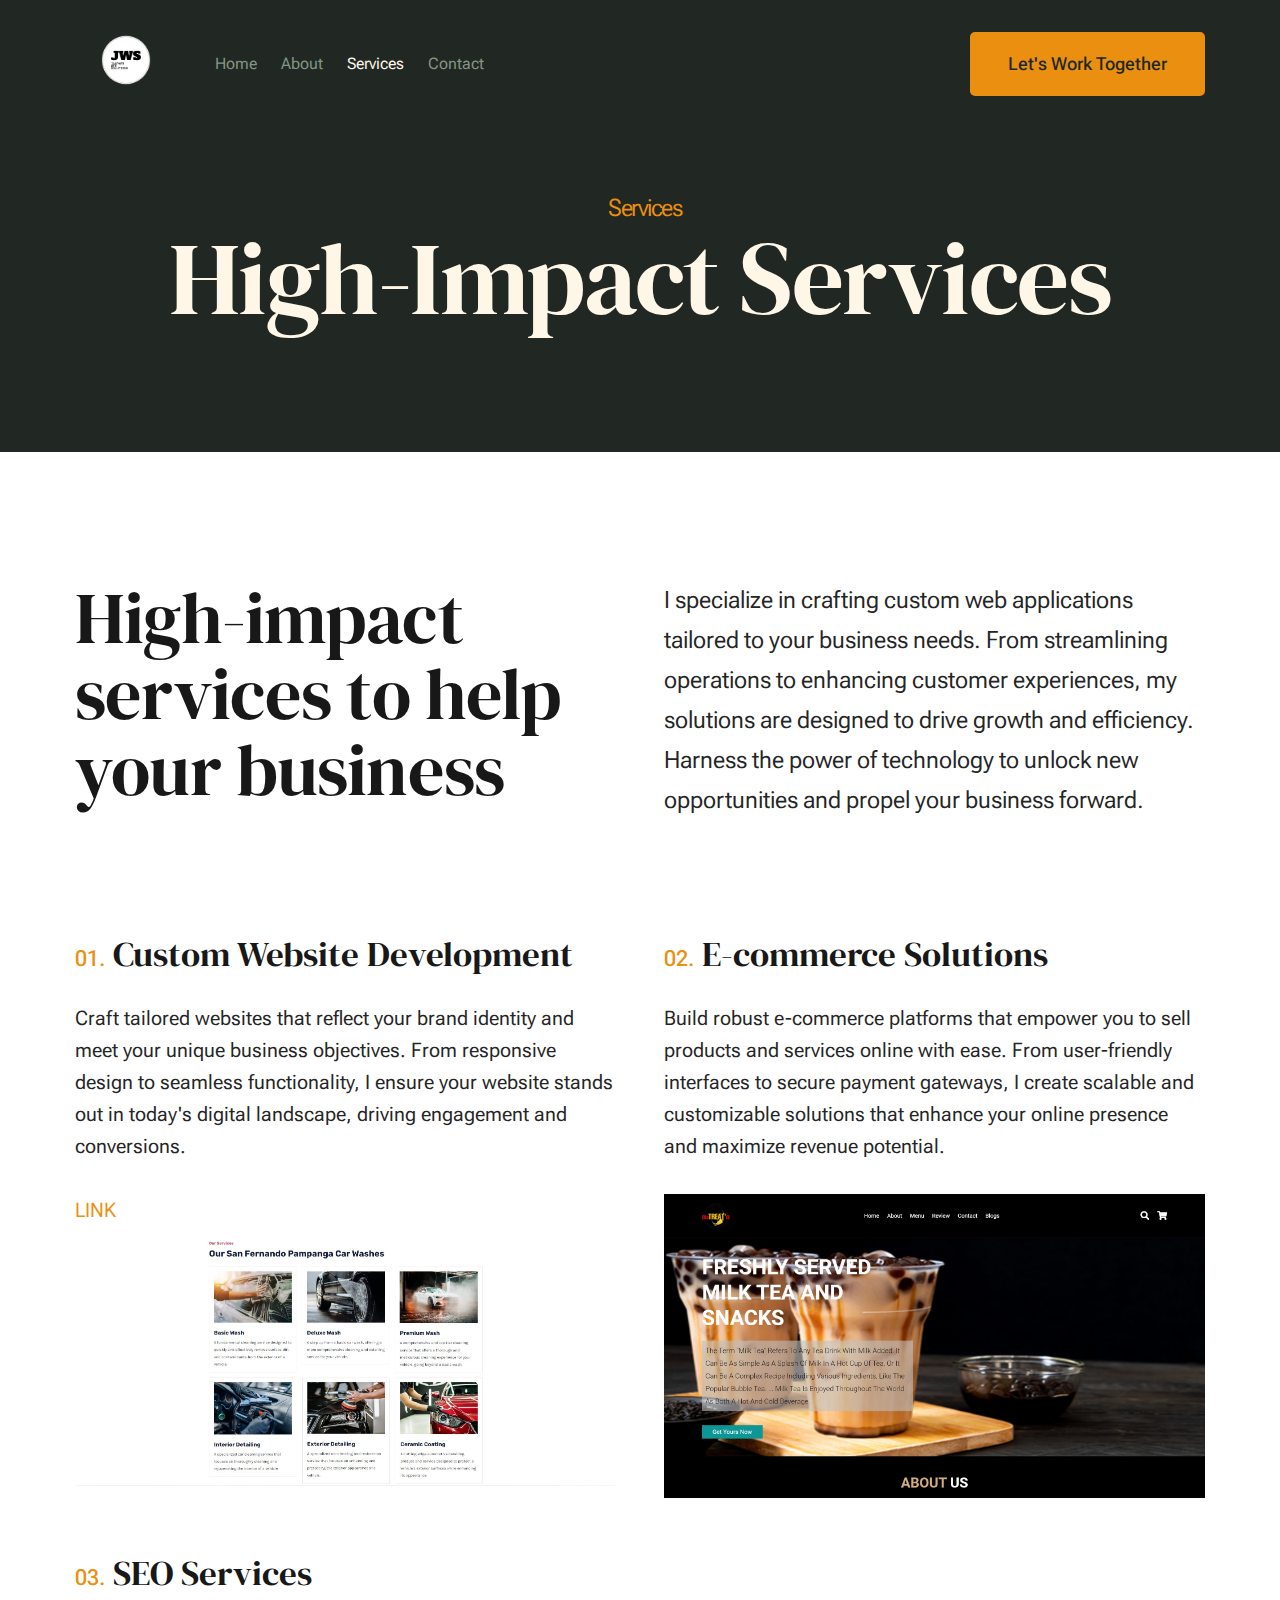
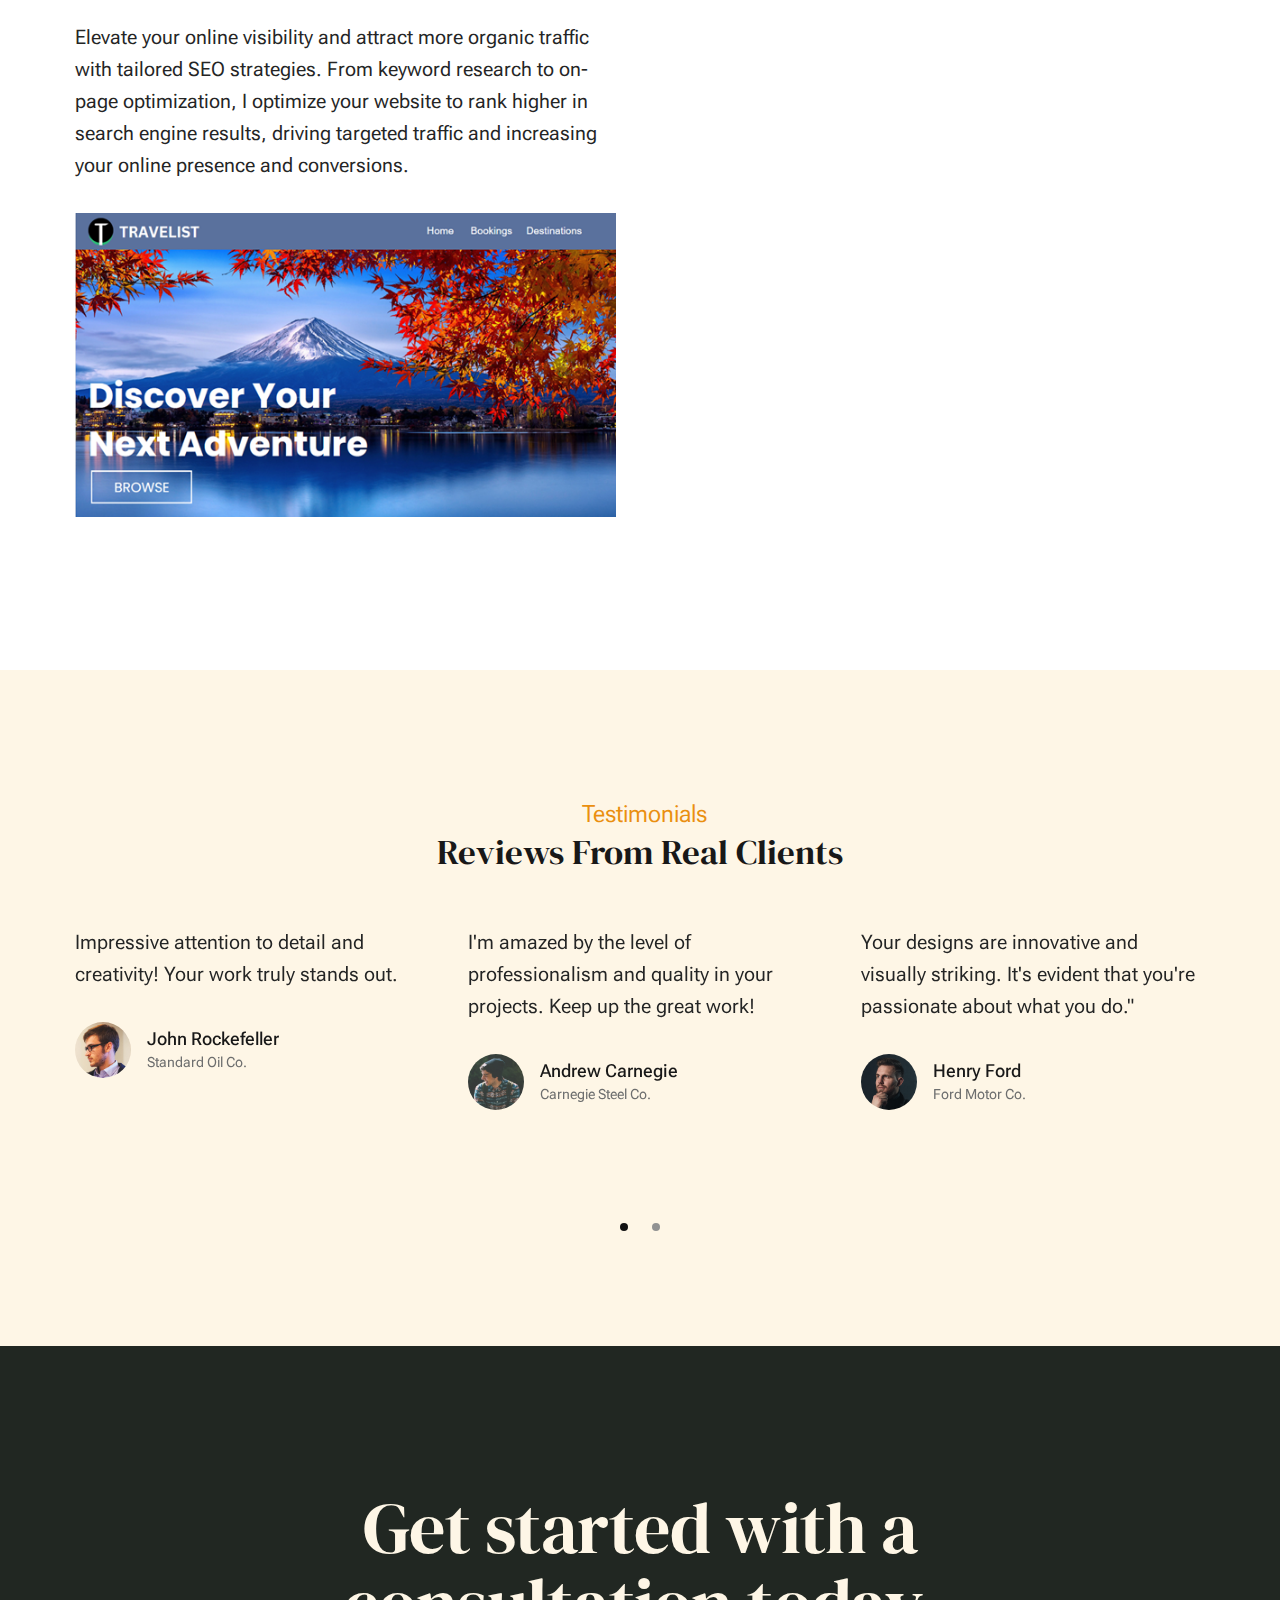
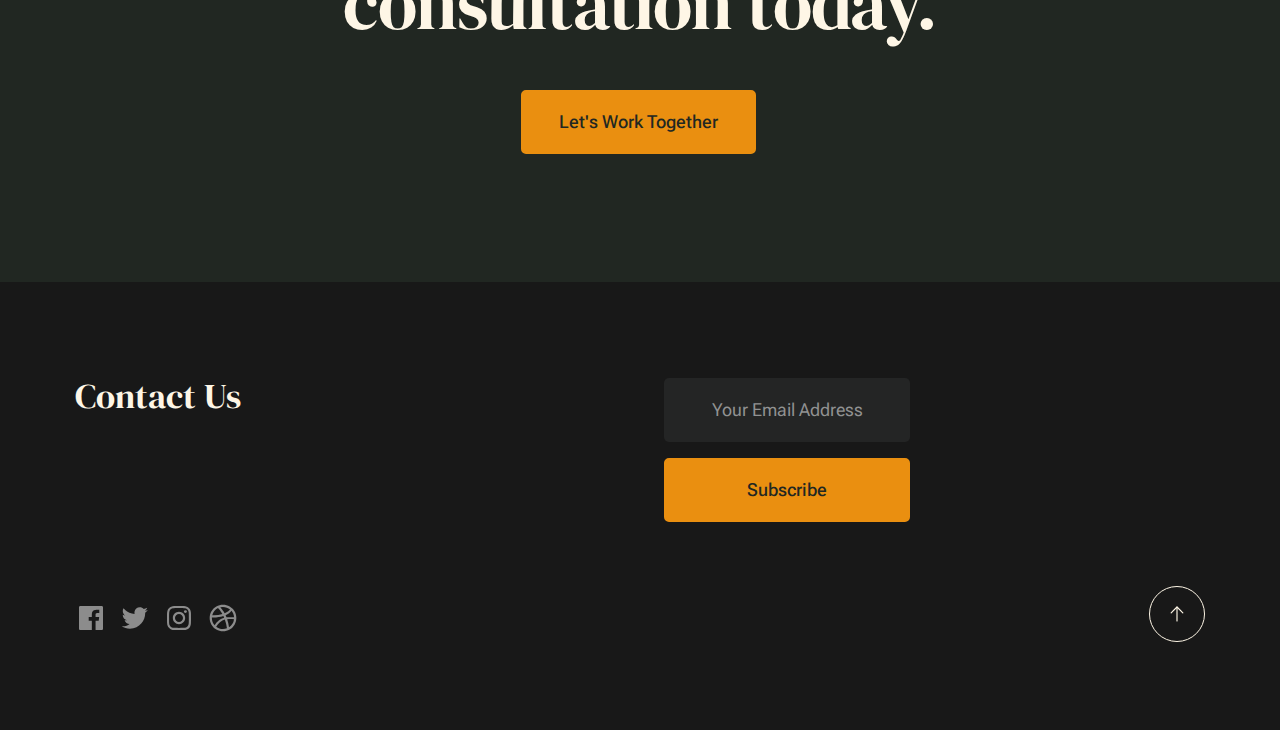
==== commit 38c624ea: "Update services.html" ====
--- a/services.html
+++ b/services.html
@@ -132,7 +132,9 @@
                     
                                     </div>
                                     <div class="list-items__item-img">
+                                        <a href="https://autoworld-carwash.shop/" target="_blank">LINK
                                         <img src="images/services/autoworld-1.jpg" alt="Digital Marketing">
+                                    </a>
                                     </div>
                                 </div> <!-- end list-items__item -->
 
@@ -354,4 +356,4 @@
     <script src="js/main.js"></script>
 
 </body>
-</html>+</html>
